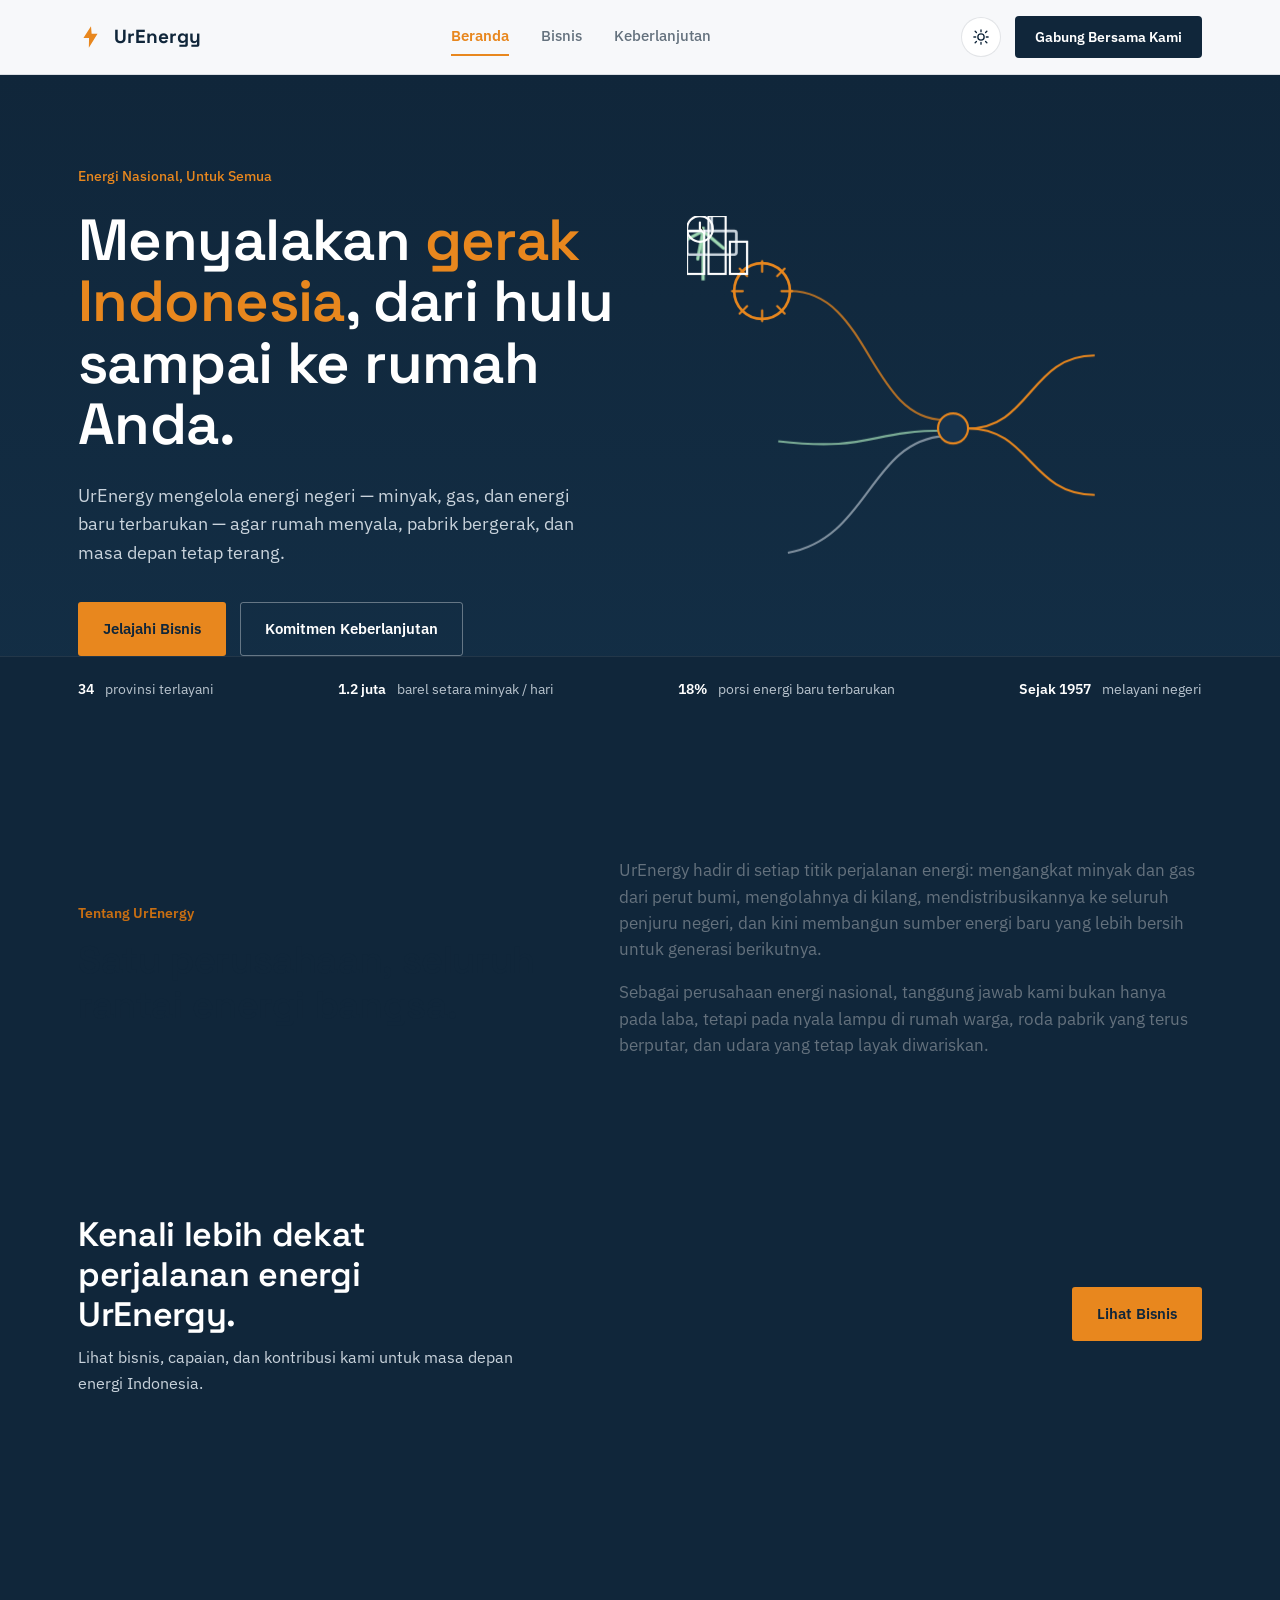
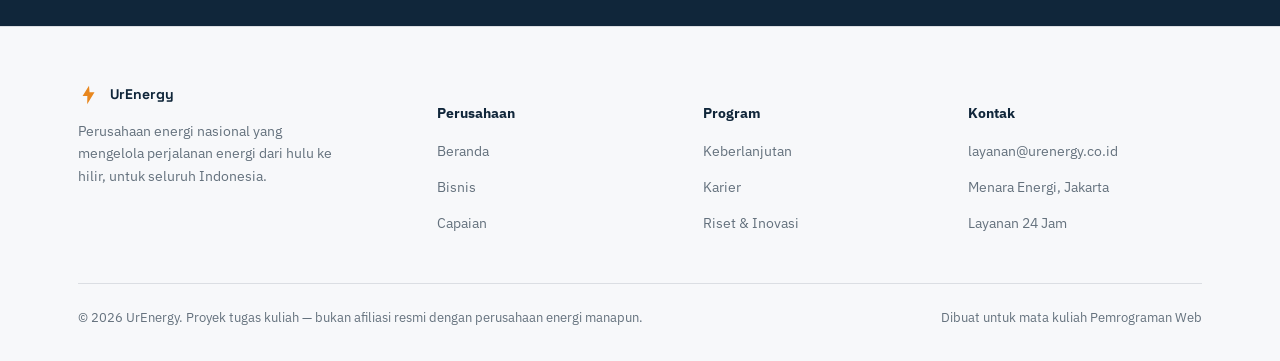
==== index.html @ 36c04bdf "menyelaraskan dark/light mode biar nyatu" ====
<!DOCTYPE html>
<html lang="id">
<head>
<meta charset="UTF-8">
<meta name="viewport" content="width=device-width, initial-scale=1.0">
<title>UrEnergy — Beranda</title>
<link rel="preconnect" href="https://fonts.googleapis.com">
<link rel="preconnect" href="https://fonts.gstatic.com" crossorigin>
<link href="https://fonts.googleapis.com/css2?family=Space+Grotesk:wght@500;600;700&family=IBM+Plex+Sans:wght@400;500;600&display=swap" rel="stylesheet">
<link rel="stylesheet" href="styles.css">
</head>
<body>
<a class="skip-link" href="#main">Lewati ke konten utama</a>
<nav class="nav">
  <div class="wrap">
    <a class="brand" href="index.html" aria-label="UrEnergy beranda">
      <svg viewBox="0 0 24 24" fill="none"><path d="M12 2 5 13h5.2L10 22l8-13h-5.4L12 2Z" fill="#E8871E"/></svg>
      UrEnergy
    </a>
    <button class="nav-toggle" aria-label="Buka menu" aria-expanded="false" id="navToggle">
      <span></span><span></span><span></span>
    </button>
    <div class="nav-links" id="navLinks">
      <a href="index.html" class="active">Beranda</a>
      <a href="bisnis.html">Bisnis</a>
      <a href="keberlanjutan.html">Keberlanjutan</a>
    </div>
    <div class="nav-right">
      <button class="theme-toggle" id="themeToggle" aria-label="Ganti mode gelap/terang">
        <svg class="icon-sun" viewBox="0 0 24 24" fill="none" stroke="currentColor" stroke-width="1.8" stroke-linecap="round"><circle cx="12" cy="12" r="4.2"/><path d="M12 2.5v2.4M12 19.1v2.4M4.2 4.2l1.7 1.7M18.1 18.1l1.7 1.7M2.5 12h2.4M19.1 12h2.4M4.2 19.8l1.7-1.7M18.1 5.9l1.7-1.7"/></svg>
        <svg class="icon-moon" viewBox="0 0 24 24" fill="none" stroke="currentColor" stroke-width="1.8" stroke-linecap="round" stroke-linejoin="round"><path d="M20 14.5A8.5 8.5 0 1 1 9.5 4a6.8 6.8 0 0 0 10.5 10.5Z"/></svg>
      </button>
      <a class="nav-cta" href="keberlanjutan.html#karier">Gabung Bersama Kami</a>
    </div>
  </div>
</nav>
<main id="main">
<header class="hero" id="top">
    <div class="wrap">
      <div>
        <span class="eyebrow-tag">Energi Nasional, Untuk Semua</span>
        <h1>Menyalakan <em>gerak Indonesia</em>, dari hulu sampai ke rumah Anda.</h1>
        <p class="lede">UrEnergy mengelola energi negeri — minyak, gas, dan energi baru terbarukan — agar rumah menyala, pabrik bergerak, dan masa depan tetap terang.</p>
        <div class="hero-ctas">
          <a class="btn btn-primary" href="bisnis.html">Jelajahi Bisnis</a>
          <a class="btn btn-ghost" href="keberlanjutan.html">Komitmen Keberlanjutan</a>
        </div>
      </div>
      <div class="hero-fig" aria-hidden="true">
        <svg viewBox="0 0 480 380" width="100%">
          <circle class="flow-node n1" cx="70" cy="70" r="26" fill="none" stroke="#E8871E" stroke-width="2.5"/>
          <path class="flow-node n1" d="M70 52v-10M70 98v-10M52 70h-10M98 70h-10M56 56l-7-7M84 56l7-7M56 84l-7 7M84 84l7 7" stroke="#E8871E" stroke-width="2" stroke-linecap="round"/>
          <g class="flow-node n2" transform="translate(55,190)">
            <line x1="15" y1="60" x2="15" y2="10" stroke="#9FD8B3" stroke-width="3"/>
            <line x1="15" y1="14" x2="-8" y2="26" stroke="#9FD8B3" stroke-width="3" stroke-linecap="round"/>
            <line x1="15" y1="14" x2="34" y2="30" stroke="#9FD8B3" stroke-width="3" stroke-linecap="round"/>
            <line x1="15" y1="14" x2="10" y2="40" stroke="#9FD8B3" stroke-width="3" stroke-linecap="round"/>
          </g>
          <g class="flow-node n1" transform="translate(48,300)">
            <rect x="0" y="14" width="46" height="22" rx="2" fill="none" stroke="#C9D3DC" stroke-width="2.5"/>
            <line x1="23" y1="14" x2="23" y2="0" stroke="#C9D3DC" stroke-width="2.5"/>
          </g>
          <path class="flow-line d1" d="M96 70C170 70 170 190 240 190" fill="none" stroke="#E8871E" stroke-width="2" opacity="0.75"/>
          <path class="flow-line d2" d="M85 210C170 220 170 200 240 200" fill="none" stroke="#9FD8B3" stroke-width="2" opacity="0.75"/>
          <path class="flow-line d3" d="M94 314C170 300 170 210 240 205" fill="none" stroke="#C9D3DC" stroke-width="2" opacity="0.6"/>
          <circle class="flow-node n3" cx="248" cy="198" r="14" fill="#16324C" stroke="#E8871E" stroke-width="2"/>
          <path class="flow-line d3" d="M262 198C320 198 320 130 380 130" fill="none" stroke="#E8871E" stroke-width="2"/>
          <path class="flow-line d3" d="M262 198C320 198 320 260 380 260" fill="none" stroke="#E8871E" stroke-width="2"/>
          <g class="flow-node n4" transform="translate(374,104)">
            <rect x="0" y="14" width="16" height="40" fill="none" stroke="#FFFFFF" stroke-width="2"/>
            <rect x="20" y="0" width="16" height="54" fill="none" stroke="#FFFFFF" stroke-width="2"/>
            <rect x="40" y="24" width="16" height="30" fill="none" stroke="#FFFFFF" stroke-width="2"/>
          </g>
          <g class="flow-node n4" transform="translate(378,240)">
            <circle cx="12" cy="12" r="12" fill="none" stroke="#FFFFFF" stroke-width="2"/>
            <path d="M12 6v6l4 4" stroke="#FFFFFF" stroke-width="2" stroke-linecap="round"/>
          </g>
        </svg>
      </div>
    </div>
  <div class="strip">
    <div class="wrap">
      <div class="strip-item"><b>34</b>&nbsp;provinsi terlayani</div>
      <div class="strip-item"><b>1.2 juta</b>&nbsp;barel setara minyak / hari</div>
      <div class="strip-item"><b>18%</b>&nbsp;porsi energi baru terbarukan</div>
      <div class="strip-item"><b>Sejak 1957</b>&nbsp;melayani negeri</div>
    </div><section class="about" id="tentang">
    <div class="wrap">
      <div>
        <p class="kicker">Tentang UrEnergy</p>
        <h2>Satu perusahaan, seluruh rantai energi bangsa.</h2>
      </div>
      <div class="about-copy">
        <p>UrEnergy hadir di setiap titik perjalanan energi: mengangkat minyak dan gas dari perut bumi, mengolahnya di kilang, mendistribusikannya ke seluruh penjuru negeri, dan kini membangun sumber energi baru yang lebih bersih untuk generasi berikutnya.</p>
        <p>Sebagai perusahaan energi nasional, tanggung jawab kami bukan hanya pada laba, tetapi pada nyala lampu di rumah warga, roda pabrik yang terus berputar, dan udara yang tetap layak diwariskan.</p>
      </div>
    </div>
  
<section class="cta-band">
  <div class="wrap">
    <div>
      <h2>Kenali lebih dekat perjalanan energi UrEnergy.</h2>
      <p>Lihat bisnis, capaian, dan kontribusi kami untuk masa depan energi Indonesia.</p>
    </div>
    <a class="btn btn-primary" href="bisnis.html">Lihat Bisnis</a>
  </div>
</section>
</main>
<footer>
  <div class="wrap">
    <div class="foot-grid">
      <div>
        <a class="brand" href="index.html" style="color:var(--heading);margin-bottom:12px;display:flex;">
          <svg viewBox="0 0 24 24" fill="none" style="width:22px;height:22px;"><path d="M12 2 5 13h5.2L10 22l8-13h-5.4L12 2Z" fill="#E8871E"/></svg>
          UrEnergy
        </a>
        <p style="max-width:32ch;">Perusahaan energi nasional yang mengelola perjalanan energi dari hulu ke hilir, untuk seluruh Indonesia.</p>
      </div>
      <div>
        <h4>Perusahaan</h4>
        <ul>
          <li><a href="index.html">Beranda</a></li>
          <li><a href="bisnis.html">Bisnis</a></li>
          <li><a href="bisnis.html#capaian">Capaian</a></li>
        </ul>
      </div>
      <div>
        <h4>Program</h4>
        <ul>
          <li><a href="keberlanjutan.html">Keberlanjutan</a></li>
          <li><a href="keberlanjutan.html#karier">Karier</a></li>
          <li><a href="#">Riset & Inovasi</a></li>
        </ul>
      </div>
      <div>
        <h4>Kontak</h4>
        <ul>
          <li><a href="#">layanan@urenergy.co.id</a></li>
          <li><a href="#">Menara Energi, Jakarta</a></li>
          <li><a href="#">Layanan 24 Jam</a></li>
        </ul>
      </div>
    </div>
    <div class="foot-bottom">
      <span>© 2026 UrEnergy. Proyek tugas kuliah — bukan afiliasi resmi dengan perusahaan energi manapun.</span>
      <span>Dibuat untuk mata kuliah Pemrograman Web</span>
    </div>
  </div>
</footer>
<script>
  const toggle = document.getElementById('navToggle');
  const links = document.getElementById('navLinks');
  toggle.addEventListener('click', () => {
    const open = links.classList.toggle('open');
    toggle.setAttribute('aria-expanded', open ? 'true' : 'false');
  });
  links.querySelectorAll('a').forEach(a => a.addEventListener('click', () => {
    links.classList.remove('open');
    toggle.setAttribute('aria-expanded', 'false');
  }));

  // ---- Theme toggle (light / dark) ----
  const THEME_KEY = 'urenergy-theme';
  const root = document.documentElement;
  const themeBtn = document.getElementById('themeToggle');

  function getStoredTheme(){
    try { return localStorage.getItem(THEME_KEY); } catch(e){ return null; }
  }
  function storeTheme(value){
    try { localStorage.setItem(THEME_KEY, value); } catch(e){ /* ignore, per-viewer convenience only */ }
  }
  function applyTheme(theme){
    root.setAttribute('data-theme', theme);
    themeBtn.setAttribute('aria-pressed', theme === 'dark' ? 'true' : 'false');
  }

  const stored = getStoredTheme();
  const prefersDark = window.matchMedia && window.matchMedia('(prefers-color-scheme: dark)').matches;
  applyTheme(stored || (prefersDark ? 'dark' : 'light'));

  themeBtn.addEventListener('click', () => {
    const next = root.getAttribute('data-theme') === 'dark' ? 'light' : 'dark';
    applyTheme(next);
    storeTheme(next);
  });
</script>
</body>
</html>
---- styles.css ----
:root{
  --ink:#10263A;
  --ink-2:#173A56;
  --amber:#E8871E;
  --amber-deep:#C96F12;
  --forest:#2C6E49;

  /* LIGHT MODE */
  --bg:#F7F8FA;
  --bg-alt:#EEF2F5;
  --text:#25313C;
  --text-soft:#64717D;
  --heading:#10263A;
  --border:rgba(16,38,58,0.12);
  --nav-bg:rgba(247,248,250,0.94);
  --kicker:#C96F12;
  --card-bg:#FFFFFF;

  --white:#FFFFFF;
  --maxw:1180px;
}

:root[data-theme="dark"]{
  /* DARK MODE */
  --bg:#0C1723;
  --bg-alt:#101F2E;
  --text:#E5EBF0;
  --text-soft:#AAB6C1;
  --heading:#F4F7F9;
  --border:rgba(255,255,255,0.10);
  --nav-bg:rgba(12,23,35,0.94);
  --kicker:#F0A052;
  --card-bg:#142536;

  --ink:#0A1826;
  --ink-2:#122C43;
  --amber:#F09A3E;
  --amber-deep:#F0A052;
  --forest:#3D8A61;

  --white:#FFFFFF;
}


/* ---------- RESET ---------- */

*{
  box-sizing:border-box;
}

html{
  scroll-behavior:smooth;
}

body{
  margin:0;
  background:var(--bg);
  color:var(--text);
  font-family:'IBM Plex Sans',Arial,sans-serif;
  font-size:16px;
  line-height:1.6;
  -webkit-font-smoothing:antialiased;
  transition:
    background .25s ease,
    color .25s ease;
}

h1,
h2,
h3,
.display{
  font-family:'Space Grotesk','IBM Plex Sans',Arial,sans-serif;
  font-weight:600;
  letter-spacing:-0.01em;
  margin:0;
  color:inherit;
}

a{
  color:inherit;
  text-decoration:none;
}

img,
svg{
  max-width:100%;
  display:block;
}

.wrap{
  max-width:var(--maxw);
  margin:0 auto;
  padding:0 28px;
}

section{
  padding:96px 0;
}

@media (max-width:720px){
  section{
    padding:64px 0;
  }
}


/* ---------- NAVBAR ---------- */

.nav{
  position:sticky;
  top:0;
  z-index:50;
  background:var(--nav-bg);
  backdrop-filter:blur(8px);
  border-bottom:1px solid var(--border);
  transition:
    background .25s ease,
    border-color .25s ease;
}

.nav .wrap{
  display:flex;
  align-items:center;
  justify-content:space-between;
  padding-top:16px;
  padding-bottom:16px;
  gap:16px;
}

.brand{
  display:flex;
  align-items:center;
  gap:10px;
  font-family:'Space Grotesk';
  font-weight:700;
  font-size:19px;
  color:var(--heading);
}

.brand svg{
  width:26px;
  height:26px;
}

.nav-links{
  display:flex;
  gap:32px;
  font-size:15px;
  font-weight:500;
  color:var(--text-soft);
}

.nav-links a{
  padding:6px 0;
  border-bottom:2px solid transparent;
  transition:
    color .18s ease,
    border-color .18s ease;
}

/* Hover */
.nav-links a:hover,
.nav-links a:focus-visible{
  color:var(--amber);
  border-color:var(--amber);
}

/* HALAMAN AKTIF */
.nav-links a.active{
  color:var(--amber);
  border-color:var(--amber);
  font-weight:600;
}

.nav-right{
  display:flex;
  align-items:center;
  gap:14px;
}


/* ---------- TOMBOL GABUNG ---------- */

.nav-cta{
  background:var(--ink);
  color:var(--white);
  padding:10px 20px;
  border-radius:4px;
  font-size:14px;
  font-weight:600;
  white-space:nowrap;
  transition:
    background .2s ease,
    color .2s ease,
    transform .2s ease;
}

.nav-cta:hover{
  background:var(--amber);
  color:#10263A;
}

:root[data-theme="dark"] .nav-cta{
  background:#17344D;
  color:#F4F7F9;
}

:root[data-theme="dark"] .nav-cta:hover{
  background:#F09A3E;
  color:#10263A;
}


/* ---------- THEME SWITCH ---------- */

.theme-toggle{
  display:inline-flex;
  align-items:center;
  justify-content:center;
  width:40px;
  height:40px;
  border-radius:50%;
  border:1px solid var(--border);
  background:var(--card-bg);
  cursor:pointer;
  color:var(--heading);
  flex:none;

  transition:
    color .2s ease,
    background .2s ease,
    border-color .2s ease,
    transform .2s ease;
}

.theme-toggle:hover{
  color:var(--amber);
  border-color:var(--amber);
  background:var(--bg-alt);
}

.theme-toggle:active{
  transform:scale(.94);
}

.theme-toggle svg{
  width:18px;
  height:18px;
}

.theme-toggle .icon-moon{
  display:none;
}

/* DARK MODE SWITCH */
:root[data-theme="dark"] .theme-toggle{
  background:#172A3D;
  border-color:rgba(240,160,82,.28);
  color:#F0A052;
}

:root[data-theme="dark"] .theme-toggle:hover{
  background:#1D344A;
  border-color:#F0A052;
  color:#F0A052;
}

:root[data-theme="dark"] .theme-toggle .icon-sun{
  display:none;
}

:root[data-theme="dark"] .theme-toggle .icon-moon{
  display:block;
}


/* ---------- MOBILE NAV ---------- */

.nav-toggle{
  display:none;
  background:none;
  border:none;
  cursor:pointer;
  padding:4px;
}

.nav-toggle span{
  display:block;
  width:24px;
  height:2px;
  background:var(--heading);
  margin:5px 0;
}

@media (max-width:860px){

  .nav-links{
    position:absolute;
    top:100%;
    left:0;
    right:0;
    background:var(--bg);
    flex-direction:column;
    gap:0;
    padding:8px 28px 20px;
    border-bottom:1px solid var(--border);
    display:none;
  }

  .nav-links.open{
    display:flex;
  }

  .nav-links a{
    padding:12px 0;
    border-bottom:1px solid var(--border);
  }

  .nav-links a.active{
    color:var(--amber);
    border-color:var(--amber);
  }

  .nav-toggle{
    display:block;
  }

  .nav-cta{
    display:none;
  }
}


/* ---------- HERO ---------- */

.hero{
  background:linear-gradient(
    180deg,
    var(--ink) 0%,
    var(--ink-2) 100%
  );
  color:var(--white);
  padding:88px 0 0;
  overflow:hidden;
}

.hero .wrap{
  display:grid;
  grid-template-columns:1.05fr 0.95fr;
  gap:40px;
  align-items:center;
}

.eyebrow-tag{
  display:inline-block;
  font-size:14px;
  color:var(--amber);
  font-weight:500;
  margin-bottom:22px;
}

.hero h1{
  font-size:clamp(34px,4.6vw,58px);
  line-height:1.06;
  color:var(--white);
}

.hero h1 em{
  font-style:normal;
  color:var(--amber);
}

.hero p.lede{
  max-width:46ch;
  margin:26px 0 34px;
  font-size:18px;
  color:#C9D3DC;
}

.hero-ctas{
  display:flex;
  gap:14px;
  flex-wrap:wrap;
}

.btn{
  display:inline-flex;
  align-items:center;
  gap:8px;
  padding:14px 24px;
  border-radius:3px;
  font-size:15px;
  font-weight:600;
  border:1px solid transparent;
  cursor:pointer;
}

.btn-primary{
  background:var(--amber);
  color:var(--ink);
}

.btn-primary:hover{
  background:#F39A3A;
}

.btn-ghost{
  border-color:rgba(255,255,255,0.35);
  color:var(--white);
  background:transparent;
}

.btn-ghost:hover{
  border-color:var(--white);
}

.hero-fig{
  position:relative;
  padding:20px 0 0;
}

@media (max-width:900px){

  .hero .wrap{
    grid-template-columns:1fr;
  }

  .hero-fig{
    order:-1;
  }
}


/* ---------- DIAGRAM ANIMATION ---------- */

.flow-line{
  stroke-dasharray:340;
  stroke-dashoffset:340;
  animation:draw 1.6s ease forwards;
}

.flow-line.d1{
  animation-delay:.15s;
}

.flow-line.d2{
  animation-delay:.4s;
}

.flow-line.d3{
  animation-delay:.65s;
}

.flow-node{
  opacity:0;
  transform:scale(.6);
  transform-origin:center;
  animation:pop .5s ease forwards;
}

.flow-node.n1{
  animation-delay:.1s;
}

.flow-node.n2{
  animation-delay:.55s;
}

.flow-node.n3{
  animation-delay:.9s;
}

.flow-node.n4{
  animation-delay:1.2s;
}

@keyframes draw{
  to{
    stroke-dashoffset:0;
  }
}

@keyframes pop{
  to{
    opacity:1;
    transform:scale(1);
  }
}

@media (prefers-reduced-motion:reduce){

  .flow-line{
    stroke-dashoffset:0;
    animation:none;
  }

  .flow-node{
    opacity:1;
    transform:scale(1);
    animation:none;
  }
}


/* ---------- STRIP ---------- */

.strip{
  background:var(--ink);
  border-top:1px solid rgba(255,255,255,0.08);
}

.strip .wrap{
  display:flex;
  flex-wrap:wrap;
  gap:20px 48px;
  justify-content:space-between;
  padding:22px 28px;
}

.strip-item{
  color:#B9C4CE;
  font-size:13.5px;
  display:flex;
  align-items:center;
  gap:8px;
}

.strip-item b{
  color:var(--white);
  font-weight:600;
}


/* ---------- ABOUT ---------- */

.about .wrap{
  display:grid;
  grid-template-columns:0.9fr 1.1fr;
  gap:64px;
}

@media (max-width:820px){

  .about .wrap{
    grid-template-columns:1fr;
    gap:32px;
  }
}

.kicker{
  color:var(--kicker);
  font-weight:600;
  font-size:14px;
  margin-bottom:14px;
}

.about h2{
  font-size:clamp(26px,3.4vw,38px);
  line-height:1.18;
  color:var(--heading);
}

.about-copy p{
  color:var(--text-soft);
  font-size:16.5px;
  max-width:62ch;
}

.about-copy p + p{
  margin-top:16px;
}


/* ---------- BUSINESS LINES ---------- */

.lines{
  background:var(--bg-alt);
}

.lines-head{
  max-width:640px;
  margin-bottom:56px;
}

.lines-head h2{
  font-size:clamp(26px,3.4vw,38px);
  color:var(--heading);
}

.lines-grid{
  display:grid;
  grid-template-columns:repeat(3,1fr);
  gap:0;
  border-top:1px solid var(--border);
}

@media (max-width:860px){

  .lines-grid{
    grid-template-columns:1fr;
  }
}

.line-item{
  padding:34px 30px;
  border-bottom:1px solid var(--border);
  border-right:1px solid var(--border);
}

.lines-grid .line-item:nth-child(3){
  border-right:none;
}

@media (max-width:860px){

  .line-item{
    border-right:none !important;
  }
}

.line-item .ic{
  width:38px;
  height:38px;
  margin-bottom:22px;
  color:var(--forest);
}

.line-item h3{
  font-size:20px;
  margin-bottom:10px;
  color:var(--heading);
}

.line-item p{
  color:var(--text-soft);
  font-size:15px;
  margin:0;
}


/* ---------- STATS ---------- */

.stats .wrap{
  display:flex;
  flex-wrap:wrap;
  gap:0;
  border:1px solid var(--border);
  border-radius:4px;
  overflow:hidden;
}

.stat{
  flex:1 1 200px;
  padding:32px 28px;
  border-right:1px solid var(--border);
}

.stat:last-child{
  border-right:none;
}

@media (max-width:720px){

  .stat{
    border-right:none;
    border-bottom:1px solid var(--border);
    flex:1 1 100%;
  }

  .stat:last-child{
    border-bottom:none;
  }
}

.stat .num{
  font-family:'Space Grotesk';
  font-weight:700;
  font-size:40px;
  color:var(--heading);
}

.stat .num span{
  color:var(--amber-deep);
}

.stat .lbl{
  color:var(--text-soft);
  font-size:14.5px;
  margin-top:6px;
}


/* ---------- SUSTAIN ---------- */

.sustain{
  background:var(--forest);
  color:var(--white);
}

.sustain .wrap{
  display:grid;
  grid-template-columns:1fr 1fr;
  gap:56px;
  align-items:center;
}

@media (max-width:860px){

  .sustain .wrap{
    grid-template-columns:1fr;
  }
}

.sustain h2{
  font-size:clamp(26px,3.4vw,36px);
  color:var(--white);
}

.sustain p{
  color:#DCEAE0;
  font-size:16.5px;
  max-width:52ch;
  margin-top:18px;
}

.sustain-list{
  margin-top:26px;
  display:flex;
  flex-direction:column;
  gap:14px;
}

.sustain-list div{
  display:flex;
  gap:12px;
  font-size:15px;
  color:#EAF3EC;
  align-items:flex-start;
}

.sustain-list svg{
  flex:none;
  width:20px;
  height:20px;
  margin-top:2px;
  color:var(--amber);
}


/* ---------- CTA ---------- */

.cta-band{
  background:var(--ink);
  color:var(--white);
  text-align:left;
}

.cta-band .wrap{
  display:flex;
  align-items:center;
  justify-content:space-between;
  gap:32px;
  flex-wrap:wrap;
}

.cta-band h2{
  font-size:clamp(24px,3vw,34px);
  color:var(--white);
  max-width:20ch;
}

.cta-band p{
  color:#C9D3DC;
  margin-top:10px;
  max-width:44ch;
}


/* ---------- FOOTER ---------- */

footer{
  background:var(--bg);
  border-top:1px solid var(--border);
  padding:56px 0 32px;
}

.foot-grid{
  display:grid;
  grid-template-columns:1.4fr 1fr 1fr 1fr;
  gap:32px;
}

@media (max-width:760px){

  .foot-grid{
    grid-template-columns:1fr 1fr;
  }
}

.foot-grid h4{
  font-size:14px;
  color:var(--heading);
  margin-bottom:14px;
}

.foot-grid a,
.foot-grid p{
  font-size:14px;
  color:var(--text-soft);
}

.foot-grid ul{
  list-style:none;
  padding:0;
  margin:0;
  display:flex;
  flex-direction:column;
  gap:10px;
}

.foot-bottom{
  margin-top:48px;
  padding-top:24px;
  border-top:1px solid var(--border);
  display:flex;
  justify-content:space-between;
  flex-wrap:wrap;
  gap:12px;
  font-size:13px;
  color:var(--text-soft);
}


/* ---------- ACCESSIBILITY ---------- */

.skip-link{
  position:absolute;
  left:-999px;
  top:auto;
}

.skip-link:focus{
  left:16px;
  top:16px;
  background:var(--white);
  padding:10px 16px;
  border-radius:3px;
  z-index:100;
}

a:focus-visible,
button:focus-visible{
  outline:2px solid var(--amber);
  outline-offset:2px;
}


/* ---------- PAGE HERO ---------- */

.page-hero{
  background:linear-gradient(
    180deg,
    var(--ink) 0%,
    var(--ink-2) 100%
  );
  color:var(--white);
  padding:72px 0;
}

.page-hero h1{
  font-size:clamp(34px,4.6vw,52px);
  line-height:1.08;
  color:var(--white);
}

.page-hero p{
  max-width:62ch;
  color:#C9D3DC;
  font-size:17px;
  margin:18px 0 0;
}
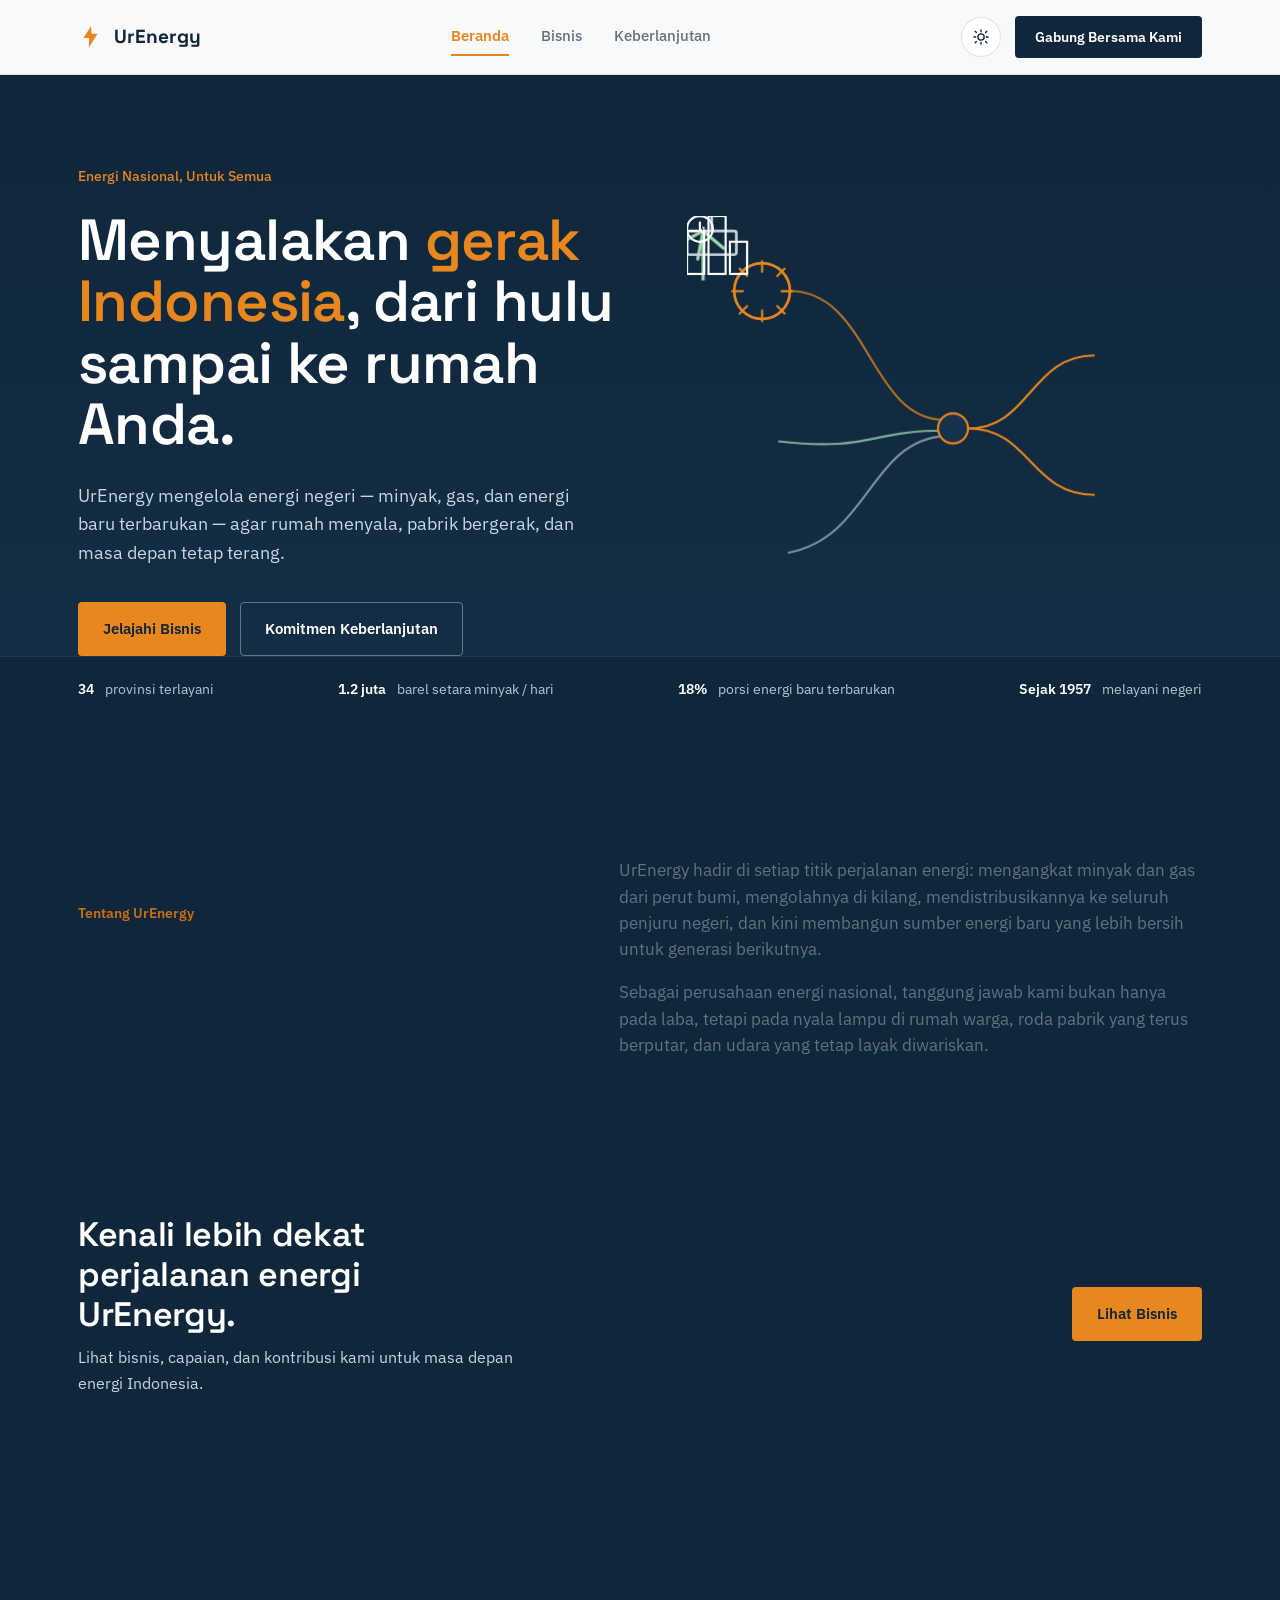
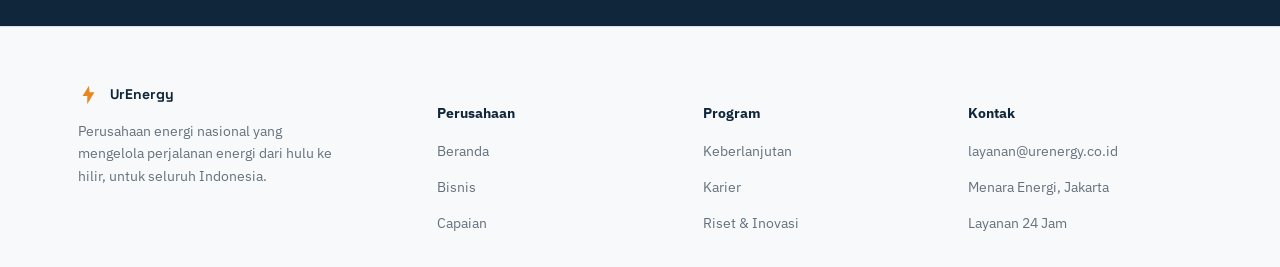
==== commit 8bbe3c25: "menghilangkan footer" ====
--- a/index.html
+++ b/index.html
@@ -141,10 +141,6 @@
         </ul>
       </div>
     </div>
-    <div class="foot-bottom">
-      <span>© 2026 UrEnergy. Proyek tugas kuliah — bukan afiliasi resmi dengan perusahaan energi manapun.</span>
-      <span>Dibuat untuk mata kuliah Pemrograman Web</span>
-    </div>
   </div>
 </footer>
 <script>
--- a/styles.css
+++ b/styles.css
@@ -1,48 +1,73 @@
 :root{
+  /* =========================
+     WARNA UTAMA
+  ========================= */
   --ink:#10263A;
   --ink-2:#173A56;
+
   --amber:#E8871E;
   --amber-deep:#C96F12;
+
   --forest:#2C6E49;
 
-  /* LIGHT MODE */
-  --bg:#F7F8FA;
-  --bg-alt:#EEF2F5;
+  /* =========================
+     LIGHT MODE
+  ========================= */
+  --bg:#F8F9FA;
+  --bg-alt:#EEF2F4;
+
   --text:#25313C;
   --text-soft:#64717D;
   --heading:#10263A;
+
   --border:rgba(16,38,58,0.12);
-  --nav-bg:rgba(247,248,250,0.94);
+
+  --nav-bg:rgba(248,249,250,0.94);
+  --card-bg:#FFFFFF;
+
   --kicker:#C96F12;
-  --card-bg:#FFFFFF;
 
   --white:#FFFFFF;
+
   --maxw:1180px;
 }
 
+
+/* =========================
+   DARK MODE
+========================= */
+
 :root[data-theme="dark"]{
-  /* DARK MODE */
-  --bg:#0C1723;
-  --bg-alt:#101F2E;
+
+  --bg:#0B1622;
+  --bg-alt:#101F2D;
+
   --text:#E5EBF0;
   --text-soft:#AAB6C1;
-  --heading:#F4F7F9;
+  --heading:#F3F6F8;
+
   --border:rgba(255,255,255,0.10);
-  --nav-bg:rgba(12,23,35,0.94);
+
+  --nav-bg:rgba(11,22,34,0.94);
+  --card-bg:#142536;
+
   --kicker:#F0A052;
-  --card-bg:#142536;
-
-  --ink:#0A1826;
-  --ink-2:#122C43;
+
+  --ink:#091827;
+  --ink-2:#112D45;
+
   --amber:#F09A3E;
   --amber-deep:#F0A052;
+
   --forest:#3D8A61;
 
   --white:#FFFFFF;
 }
 
 
-/* ---------- RESET ---------- */
+/* =========================
+   RESET
+========================= */
 
 *{
   box-sizing:border-box;
@@ -60,8 +85,9 @@
   font-size:16px;
   line-height:1.6;
   -webkit-font-smoothing:antialiased;
+
   transition:
-    background .25s ease,
+    background-color .25s ease,
     color .25s ease;
 }
 
@@ -98,23 +124,32 @@
 }
 
 @media (max-width:720px){
+
   section{
     padding:64px 0;
   }
-}
-
-
-/* ---------- NAVBAR ---------- */
+
+}
+
+
+/* =========================
+   NAVBAR
+========================= */
 
 .nav{
   position:sticky;
   top:0;
   z-index:50;
+
   background:var(--nav-bg);
-  backdrop-filter:blur(8px);
+
+  backdrop-filter:blur(10px);
+  -webkit-backdrop-filter:blur(10px);
+
   border-bottom:1px solid var(--border);
+
   transition:
-    background .25s ease,
+    background-color .25s ease,
     border-color .25s ease;
 }
 
@@ -122,18 +157,26 @@
   display:flex;
   align-items:center;
   justify-content:space-between;
+
   padding-top:16px;
   padding-bottom:16px;
+
   gap:16px;
 }
+
+
+/* LOGO */
 
 .brand{
   display:flex;
   align-items:center;
+
   gap:10px;
+
   font-family:'Space Grotesk';
   font-weight:700;
   font-size:19px;
+
   color:var(--heading);
 }
 
@@ -142,66 +185,100 @@
   height:26px;
 }
 
+
+/* NAV LINKS */
+
 .nav-links{
   display:flex;
+
   gap:32px;
+
   font-size:15px;
   font-weight:500;
+
   color:var(--text-soft);
 }
 
 .nav-links a{
   padding:6px 0;
+
   border-bottom:2px solid transparent;
+
   transition:
     color .18s ease,
     border-color .18s ease;
 }
 
-/* Hover */
+
+/* HOVER */
+
 .nav-links a:hover,
 .nav-links a:focus-visible{
   color:var(--amber);
+
   border-color:var(--amber);
 }
 
+
 /* HALAMAN AKTIF */
+
 .nav-links a.active{
   color:var(--amber);
+
   border-color:var(--amber);
+
   font-weight:600;
 }
+
+
+/* NAV RIGHT */
 
 .nav-right{
   display:flex;
   align-items:center;
+
   gap:14px;
 }
 
 
-/* ---------- TOMBOL GABUNG ---------- */
+/* =========================
+   BUTTON GABUNG
+========================= */
 
 .nav-cta{
   background:var(--ink);
   color:var(--white);
+
   padding:10px 20px;
+
   border-radius:4px;
+
   font-size:14px;
   font-weight:600;
+
   white-space:nowrap;
+
   transition:
-    background .2s ease,
+    background-color .2s ease,
     color .2s ease,
     transform .2s ease;
 }
 
 .nav-cta:hover{
   background:var(--amber);
+
   color:#10263A;
 }
 
+.nav-cta:active{
+  transform:translateY(1px);
+}
+
+
+/* DARK NAV CTA */
+
 :root[data-theme="dark"] .nav-cta{
-  background:#17344D;
+  background:#18344C;
   color:#F4F7F9;
 }
 
@@ -211,31 +288,43 @@
 }
 
 
-/* ---------- THEME SWITCH ---------- */
+/* =========================
+   THEME SWITCH
+========================= */
 
 .theme-toggle{
   display:inline-flex;
+
   align-items:center;
   justify-content:center;
+
   width:40px;
   height:40px;
+
   border-radius:50%;
+
   border:1px solid var(--border);
+
   background:var(--card-bg);
+
   cursor:pointer;
+
   color:var(--heading);
+
   flex:none;
 
   transition:
     color .2s ease,
-    background .2s ease,
+    background-color .2s ease,
     border-color .2s ease,
     transform .2s ease;
 }
 
 .theme-toggle:hover{
   color:var(--amber);
+
   border-color:var(--amber);
+
   background:var(--bg-alt);
 }
 
@@ -248,20 +337,29 @@
   height:18px;
 }
 
+
+/* DEFAULT = SUN */
+
 .theme-toggle .icon-moon{
   display:none;
 }
 
-/* DARK MODE SWITCH */
+
+/* DARK = MOON */
+
 :root[data-theme="dark"] .theme-toggle{
-  background:#172A3D;
-  border-color:rgba(240,160,82,.28);
+  background:#172B3E;
+
+  border-color:rgba(240,160,82,.25);
+
   color:#F0A052;
 }
 
 :root[data-theme="dark"] .theme-toggle:hover{
-  background:#1D344A;
+  background:#1D354A;
+
   border-color:#F0A052;
+
   color:#F0A052;
 }
 
@@ -274,21 +372,29 @@
 }
 
 
-/* ---------- MOBILE NAV ---------- */
+/* =========================
+   MOBILE NAV
+========================= */
 
 .nav-toggle{
   display:none;
+
   background:none;
   border:none;
+
   cursor:pointer;
+
   padding:4px;
 }
 
 .nav-toggle span{
   display:block;
+
   width:24px;
   height:2px;
+
   background:var(--heading);
+
   margin:5px 0;
 }
 
@@ -296,14 +402,21 @@
 
   .nav-links{
     position:absolute;
+
     top:100%;
     left:0;
     right:0;
+
     background:var(--bg);
+
     flex-direction:column;
+
     gap:0;
+
     padding:8px 28px 20px;
+
     border-bottom:1px solid var(--border);
+
     display:none;
   }
 
@@ -313,11 +426,13 @@
 
   .nav-links a{
     padding:12px 0;
+
     border-bottom:1px solid var(--border);
   }
 
   .nav-links a.active{
     color:var(--amber);
+
     border-color:var(--amber);
   }
 
@@ -328,10 +443,13 @@
   .nav-cta{
     display:none;
   }
-}
-
-
-/* ---------- HERO ---------- */
+
+}
+
+
+/* =========================
+   HERO
+========================= */
 
 .hero{
   background:linear-gradient(
@@ -339,64 +457,104 @@
     var(--ink) 0%,
     var(--ink-2) 100%
   );
+
   color:var(--white);
+
   padding:88px 0 0;
+
   overflow:hidden;
 }
 
 .hero .wrap{
   display:grid;
+
   grid-template-columns:1.05fr 0.95fr;
+
   gap:40px;
+
   align-items:center;
 }
 
 .eyebrow-tag{
   display:inline-block;
+
   font-size:14px;
+
   color:var(--amber);
+
   font-weight:500;
+
   margin-bottom:22px;
 }
 
 .hero h1{
   font-size:clamp(34px,4.6vw,58px);
+
   line-height:1.06;
+
   color:var(--white);
 }
 
 .hero h1 em{
   font-style:normal;
+
   color:var(--amber);
 }
 
 .hero p.lede{
   max-width:46ch;
+
   margin:26px 0 34px;
+
   font-size:18px;
-  color:#C9D3DC;
+
+  color:#CBD5DE;
 }
 
 .hero-ctas{
   display:flex;
+
   gap:14px;
+
   flex-wrap:wrap;
 }
+
+
+/* BUTTON */
 
 .btn{
   display:inline-flex;
+
   align-items:center;
+
   gap:8px;
+
   padding:14px 24px;
-  border-radius:3px;
+
+  border-radius:4px;
+
   font-size:15px;
+
   font-weight:600;
+
   border:1px solid transparent;
+
   cursor:pointer;
+
+  transition:
+    background-color .2s ease,
+    border-color .2s ease,
+    color .2s ease,
+    transform .2s ease;
+}
+
+.btn:active{
+  transform:translateY(1px);
 }
 
 .btn-primary{
   background:var(--amber);
+
   color:var(--ink);
 }
 
@@ -406,16 +564,21 @@
 
 .btn-ghost{
   border-color:rgba(255,255,255,0.35);
+
   color:var(--white);
+
   background:transparent;
 }
 
 .btn-ghost:hover{
   border-color:var(--white);
+
+  background:rgba(255,255,255,0.06);
 }
 
 .hero-fig{
   position:relative;
+
   padding:20px 0 0;
 }
 
@@ -428,14 +591,19 @@
   .hero-fig{
     order:-1;
   }
-}
-
-
-/* ---------- DIAGRAM ANIMATION ---------- */
+
+}
+
+
+/* =========================
+   DIAGRAM ANIMATION
+========================= */
 
 .flow-line{
   stroke-dasharray:340;
+
   stroke-dashoffset:340;
+
   animation:draw 1.6s ease forwards;
 }
 
@@ -453,8 +621,11 @@
 
 .flow-node{
   opacity:0;
+
   transform:scale(.6);
+
   transform-origin:center;
+
   animation:pop .5s ease forwards;
 }
 
@@ -475,67 +646,92 @@
 }
 
 @keyframes draw{
+
   to{
     stroke-dashoffset:0;
   }
+
 }
 
 @keyframes pop{
+
   to{
     opacity:1;
+
     transform:scale(1);
   }
+
 }
 
 @media (prefers-reduced-motion:reduce){
 
   .flow-line{
     stroke-dashoffset:0;
+
     animation:none;
   }
 
   .flow-node{
     opacity:1;
+
     transform:scale(1);
+
     animation:none;
   }
-}
-
-
-/* ---------- STRIP ---------- */
+
+}
+
+
+/* =========================
+   STRIP
+========================= */
 
 .strip{
   background:var(--ink);
+
   border-top:1px solid rgba(255,255,255,0.08);
 }
 
 .strip .wrap{
   display:flex;
+
   flex-wrap:wrap;
+
   gap:20px 48px;
+
   justify-content:space-between;
+
   padding:22px 28px;
 }
 
 .strip-item{
   color:#B9C4CE;
+
   font-size:13.5px;
+
   display:flex;
+
   align-items:center;
+
   gap:8px;
 }
 
 .strip-item b{
   color:var(--white);
+
   font-weight:600;
 }
 
 
-/* ---------- ABOUT ---------- */
+/* =========================
+   ABOUT
+========================= */
 
 .about .wrap{
   display:grid;
+
   grid-template-columns:0.9fr 1.1fr;
+
   gap:64px;
 }
 
@@ -543,26 +739,35 @@
 
   .about .wrap{
     grid-template-columns:1fr;
+
     gap:32px;
   }
+
 }
 
 .kicker{
   color:var(--kicker);
+
   font-weight:600;
+
   font-size:14px;
+
   margin-bottom:14px;
 }
 
 .about h2{
   font-size:clamp(26px,3.4vw,38px);
+
   line-height:1.18;
+
   color:var(--heading);
 }
 
 .about-copy p{
   color:var(--text-soft);
+
   font-size:16.5px;
+
   max-width:62ch;
 }
 
@@ -571,26 +776,36 @@
 }
 
 
-/* ---------- BUSINESS LINES ---------- */
+/* =========================
+   BUSINESS LINES
+========================= */
 
 .lines{
   background:var(--bg-alt);
+
+  transition:
+    background-color .25s ease;
 }
 
 .lines-head{
   max-width:640px;
+
   margin-bottom:56px;
 }
 
 .lines-head h2{
   font-size:clamp(26px,3.4vw,38px);
+
   color:var(--heading);
 }
 
 .lines-grid{
   display:grid;
+
   grid-template-columns:repeat(3,1fr);
+
   gap:0;
+
   border-top:1px solid var(--border);
 }
 
@@ -599,12 +814,19 @@
   .lines-grid{
     grid-template-columns:1fr;
   }
+
 }
 
 .line-item{
   padding:34px 30px;
+
   border-bottom:1px solid var(--border);
+
   border-right:1px solid var(--border);
+
+  transition:
+    background-color .25s ease,
+    border-color .25s ease;
 }
 
 .lines-grid .line-item:nth-child(3){
@@ -616,43 +838,66 @@
   .line-item{
     border-right:none !important;
   }
+
 }
 
 .line-item .ic{
   width:38px;
+
   height:38px;
+
   margin-bottom:22px;
+
   color:var(--forest);
 }
 
 .line-item h3{
   font-size:20px;
+
   margin-bottom:10px;
+
   color:var(--heading);
 }
 
 .line-item p{
   color:var(--text-soft);
+
   font-size:15px;
+
   margin:0;
 }
 
 
-/* ---------- STATS ---------- */
+/* =========================
+   STATS
+========================= */
 
 .stats .wrap{
   display:flex;
+
   flex-wrap:wrap;
+
   gap:0;
+
   border:1px solid var(--border);
+
   border-radius:4px;
+
   overflow:hidden;
+
+  background:var(--card-bg);
 }
 
 .stat{
   flex:1 1 200px;
+
   padding:32px 28px;
+
   border-right:1px solid var(--border);
+
+  transition:
+    background-color .25s ease,
+    border-color .25s ease;
 }
 
 .stat:last-child{
@@ -663,19 +908,25 @@
 
   .stat{
     border-right:none;
+
     border-bottom:1px solid var(--border);
+
     flex:1 1 100%;
   }
 
   .stat:last-child{
     border-bottom:none;
   }
+
 }
 
 .stat .num{
   font-family:'Space Grotesk';
+
   font-weight:700;
+
   font-size:40px;
+
   color:var(--heading);
 }
 
@@ -685,22 +936,33 @@
 
 .stat .lbl{
   color:var(--text-soft);
+
   font-size:14.5px;
+
   margin-top:6px;
 }
 
 
-/* ---------- SUSTAIN ---------- */
+/* =========================
+   SUSTAINABILITY
+========================= */
 
 .sustain{
-  background:var(--forest);
-  color:var(--white);
+  background:var(--bg-alt);
+  color:var(--text);
+
+  transition:
+    background-color .25s ease,
+    color .25s ease;
 }
 
 .sustain .wrap{
   display:grid;
+
   grid-template-columns:1fr 1fr;
+
   gap:56px;
+
   align-items:center;
 }
 
@@ -709,84 +971,120 @@
   .sustain .wrap{
     grid-template-columns:1fr;
   }
+
 }
 
 .sustain h2{
   font-size:clamp(26px,3.4vw,36px);
-  color:var(--white);
+
+  color:var(--heading);
 }
 
 .sustain p{
-  color:#DCEAE0;
+  color:var(--text-soft);
+
   font-size:16.5px;
+
   max-width:52ch;
+
   margin-top:18px;
 }
 
 .sustain-list{
   margin-top:26px;
+
   display:flex;
+
   flex-direction:column;
+
   gap:14px;
 }
 
 .sustain-list div{
   display:flex;
+
   gap:12px;
+
   font-size:15px;
-  color:#EAF3EC;
+
+  color:var(--text);
+
   align-items:flex-start;
 }
 
 .sustain-list svg{
   flex:none;
+
   width:20px;
   height:20px;
+
   margin-top:2px;
+
   color:var(--amber);
 }
 
-
-/* ---------- CTA ---------- */
+/* =========================
+   CTA
+========================= */
 
 .cta-band{
   background:var(--ink);
+
   color:var(--white);
+
   text-align:left;
 }
 
 .cta-band .wrap{
   display:flex;
+
   align-items:center;
+
   justify-content:space-between;
+
   gap:32px;
+
   flex-wrap:wrap;
 }
 
 .cta-band h2{
   font-size:clamp(24px,3vw,34px);
+
   color:var(--white);
+
   max-width:20ch;
 }
 
 .cta-band p{
   color:#C9D3DC;
+
   margin-top:10px;
+
   max-width:44ch;
 }
 
 
-/* ---------- FOOTER ---------- */
+/* =========================
+   FOOTER
+========================= */
 
 footer{
   background:var(--bg);
+
   border-top:1px solid var(--border);
+
   padding:56px 0 32px;
+
+  transition:
+    background-color .25s ease,
+    border-color .25s ease;
 }
 
 .foot-grid{
   display:grid;
+
   grid-template-columns:1.4fr 1fr 1fr 1fr;
+
   gap:32px;
 }
 
@@ -795,67 +1093,106 @@
   .foot-grid{
     grid-template-columns:1fr 1fr;
   }
+
 }
 
 .foot-grid h4{
   font-size:14px;
+
   color:var(--heading);
+
   margin-bottom:14px;
 }
 
 .foot-grid a,
 .foot-grid p{
   font-size:14px;
+
   color:var(--text-soft);
+}
+
+.foot-grid a{
+  transition:color .18s ease;
+}
+
+.foot-grid a:hover{
+  color:var(--amber);
 }
 
 .foot-grid ul{
   list-style:none;
+
   padding:0;
+
   margin:0;
+
   display:flex;
+
   flex-direction:column;
+
   gap:10px;
 }
 
 .foot-bottom{
   margin-top:48px;
+
   padding-top:24px;
+
   border-top:1px solid var(--border);
+
   display:flex;
+
   justify-content:space-between;
+
   flex-wrap:wrap;
+
   gap:12px;
+
   font-size:13px;
+
   color:var(--text-soft);
 }
 
 
-/* ---------- ACCESSIBILITY ---------- */
+/* =========================
+   ACCESSIBILITY
+========================= */
 
 .skip-link{
   position:absolute;
+
   left:-999px;
+
   top:auto;
 }
 
 .skip-link:focus{
   left:16px;
+
   top:16px;
+
   background:var(--white);
+
+  color:var(--ink);
+
   padding:10px 16px;
+
   border-radius:3px;
+
   z-index:100;
 }
 
 a:focus-visible,
 button:focus-visible{
   outline:2px solid var(--amber);
+
   outline-offset:2px;
 }
 
 
-/* ---------- PAGE HERO ---------- */
+/* =========================
+   PAGE HERO
+========================= */
 
 .page-hero{
   background:linear-gradient(
@@ -863,19 +1200,26 @@
     var(--ink) 0%,
     var(--ink-2) 100%
   );
+
   color:var(--white);
+
   padding:72px 0;
 }
 
 .page-hero h1{
   font-size:clamp(34px,4.6vw,52px);
+
   line-height:1.08;
+
   color:var(--white);
 }
 
 .page-hero p{
   max-width:62ch;
-  color:#C9D3DC;
+
+  color:#CBD5DE;
+
   font-size:17px;
+
   margin:18px 0 0;
 }
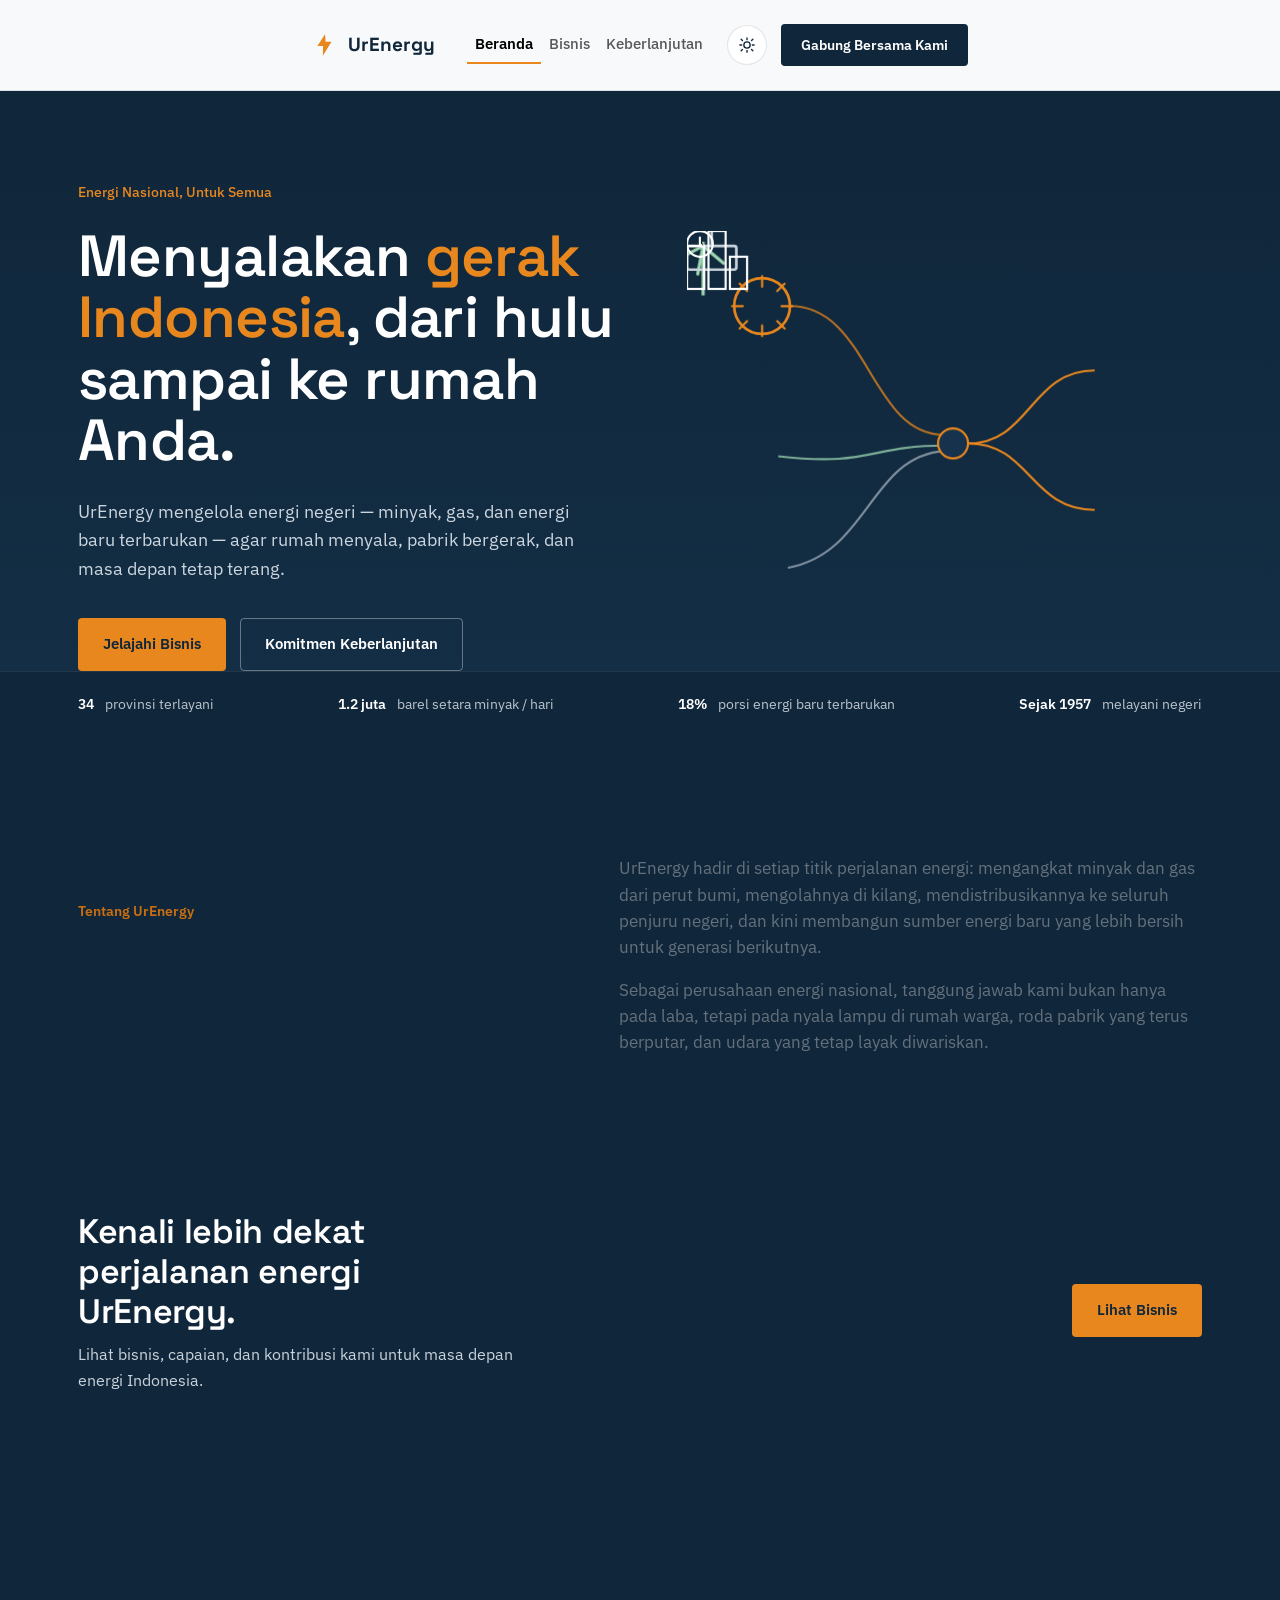
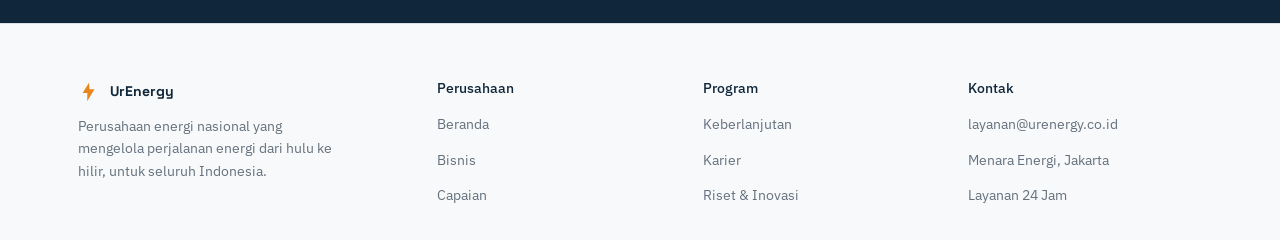
==== commit df32322f: "mengubah semua navbar menjadi memakai bootsrap" ====
--- a/index.html
+++ b/index.html
@@ -7,26 +7,32 @@
 <link rel="preconnect" href="https://fonts.googleapis.com">
 <link rel="preconnect" href="https://fonts.gstatic.com" crossorigin>
 <link href="https://fonts.googleapis.com/css2?family=Space+Grotesk:wght@500;600;700&family=IBM+Plex+Sans:wght@400;500;600&display=swap" rel="stylesheet">
+<link href="https://cdn.jsdelivr.net/npm/bootstrap@5.3.3/dist/css/bootstrap.min.css" rel="stylesheet">
 <link rel="stylesheet" href="styles.css">
 </head>
 <body>
 <a class="skip-link" href="#main">Lewati ke konten utama</a>
-<nav class="nav">
+<nav class="navbar navbar-expand-lg nav">
   <div class="wrap">
-    <a class="brand" href="index.html" aria-label="UrEnergy beranda">
+    <a class="brand navbar-brand" href="index.html" aria-label="UrEnergy beranda">
       <svg viewBox="0 0 24 24" fill="none"><path d="M12 2 5 13h5.2L10 22l8-13h-5.4L12 2Z" fill="#E8871E"/></svg>
       UrEnergy
     </a>
-    <button class="nav-toggle" aria-label="Buka menu" aria-expanded="false" id="navToggle">
+
+    <button class="navbar-toggler nav-toggle" type="button" aria-label="Buka menu" aria-expanded="false" aria-controls="navLinks" data-bs-toggle="collapse" data-bs-target="#navLinks">
       <span></span><span></span><span></span>
     </button>
-    <div class="nav-links" id="navLinks">
-      <a href="index.html" class="active">Beranda</a>
-      <a href="bisnis.html">Bisnis</a>
-      <a href="keberlanjutan.html">Keberlanjutan</a>
+
+    <div class="nav-links collapse navbar-collapse" id="navLinks">
+      <div class="navbar-nav">
+        <a href="index.html" class="nav-link active">Beranda</a>
+        <a href="bisnis.html" class="nav-link">Bisnis</a>
+        <a href="keberlanjutan.html" class="nav-link">Keberlanjutan</a>
+      </div>
     </div>
+
     <div class="nav-right">
-      <button class="theme-toggle" id="themeToggle" aria-label="Ganti mode gelap/terang">
+      <button class="theme-toggle" id="themeToggle" aria-label="Ganti mode gelap/terang" aria-pressed="false">
         <svg class="icon-sun" viewBox="0 0 24 24" fill="none" stroke="currentColor" stroke-width="1.8" stroke-linecap="round"><circle cx="12" cy="12" r="4.2"/><path d="M12 2.5v2.4M12 19.1v2.4M4.2 4.2l1.7 1.7M18.1 18.1l1.7 1.7M2.5 12h2.4M19.1 12h2.4M4.2 19.8l1.7-1.7M18.1 5.9l1.7-1.7"/></svg>
         <svg class="icon-moon" viewBox="0 0 24 24" fill="none" stroke="currentColor" stroke-width="1.8" stroke-linecap="round" stroke-linejoin="round"><path d="M20 14.5A8.5 8.5 0 1 1 9.5 4a6.8 6.8 0 0 0 10.5 10.5Z"/></svg>
       </button>
@@ -143,18 +149,8 @@
     </div>
   </div>
 </footer>
+<script src="https://cdn.jsdelivr.net/npm/bootstrap@5.3.3/dist/js/bootstrap.bundle.min.js"></script>
 <script>
-  const toggle = document.getElementById('navToggle');
-  const links = document.getElementById('navLinks');
-  toggle.addEventListener('click', () => {
-    const open = links.classList.toggle('open');
-    toggle.setAttribute('aria-expanded', open ? 'true' : 'false');
-  });
-  links.querySelectorAll('a').forEach(a => a.addEventListener('click', () => {
-    links.classList.remove('open');
-    toggle.setAttribute('aria-expanded', 'false');
-  }));
-
   // ---- Theme toggle (light / dark) ----
   const THEME_KEY = 'urenergy-theme';
   const root = document.documentElement;
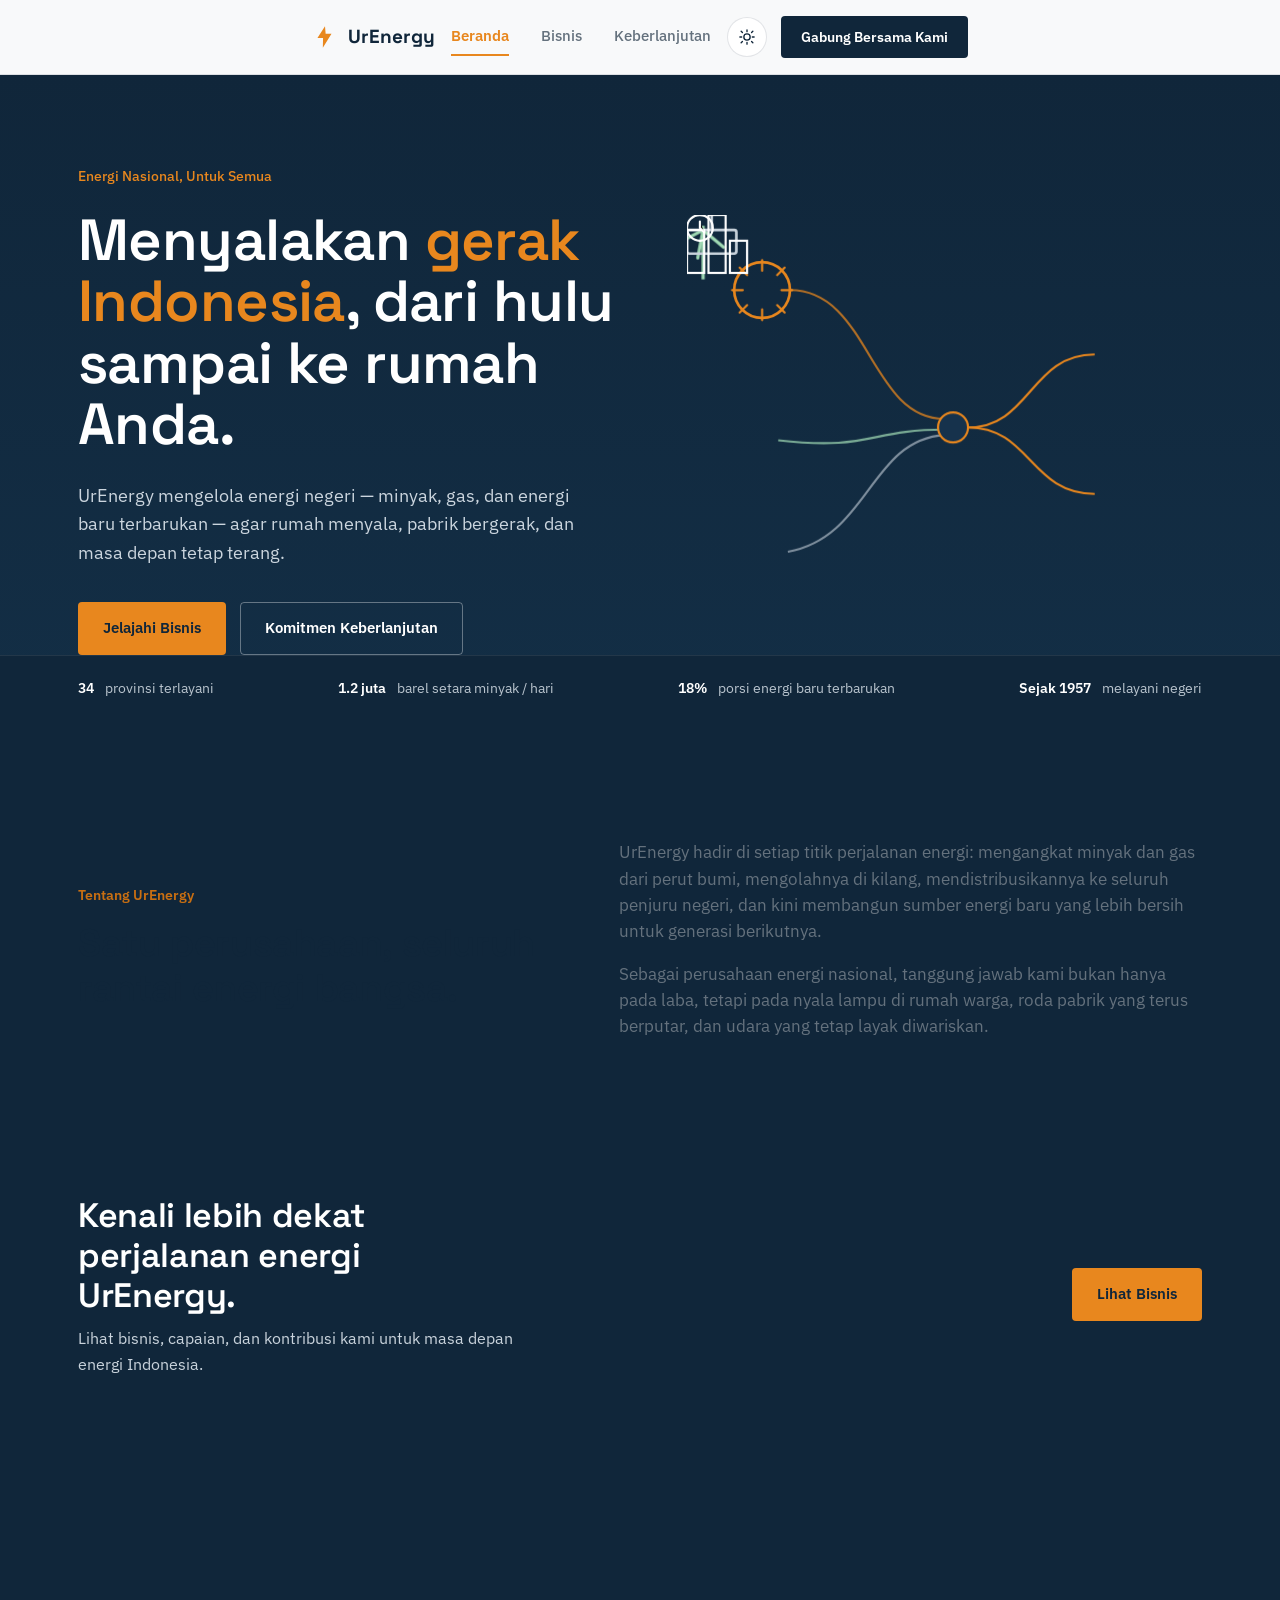
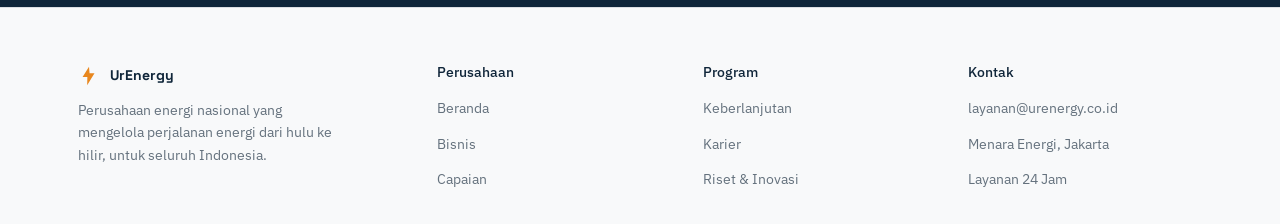
==== commit 3bbcc1fa: "mengubah semua navbar menjadi memakai bootstrap (NGEFIX TABRAKAN SAMA CSS)" ====
--- a/index.html
+++ b/index.html
@@ -12,27 +12,22 @@
 </head>
 <body>
 <a class="skip-link" href="#main">Lewati ke konten utama</a>
-<nav class="navbar navbar-expand-lg nav">
+<nav class="nav navbar navbar-expand-lg">
   <div class="wrap">
-    <a class="brand navbar-brand" href="index.html" aria-label="UrEnergy beranda">
+    <a class="brand" href="index.html" aria-label="UrEnergy beranda">
       <svg viewBox="0 0 24 24" fill="none"><path d="M12 2 5 13h5.2L10 22l8-13h-5.4L12 2Z" fill="#E8871E"/></svg>
       UrEnergy
     </a>
-
-    <button class="navbar-toggler nav-toggle" type="button" aria-label="Buka menu" aria-expanded="false" aria-controls="navLinks" data-bs-toggle="collapse" data-bs-target="#navLinks">
+    <button class="nav-toggle navbar-toggler" type="button" aria-label="Buka menu" aria-expanded="false" aria-controls="navLinks" data-bs-toggle="collapse" data-bs-target="#navLinks">
       <span></span><span></span><span></span>
     </button>
-
     <div class="nav-links collapse navbar-collapse" id="navLinks">
-      <div class="navbar-nav">
-        <a href="index.html" class="nav-link active">Beranda</a>
-        <a href="bisnis.html" class="nav-link">Bisnis</a>
-        <a href="keberlanjutan.html" class="nav-link">Keberlanjutan</a>
-      </div>
+      <a href="index.html" class="active">Beranda</a>
+      <a href="bisnis.html">Bisnis</a>
+      <a href="keberlanjutan.html">Keberlanjutan</a>
     </div>
-
     <div class="nav-right">
-      <button class="theme-toggle" id="themeToggle" aria-label="Ganti mode gelap/terang" aria-pressed="false">
+      <button class="theme-toggle" id="themeToggle" aria-label="Ganti mode gelap/terang">
         <svg class="icon-sun" viewBox="0 0 24 24" fill="none" stroke="currentColor" stroke-width="1.8" stroke-linecap="round"><circle cx="12" cy="12" r="4.2"/><path d="M12 2.5v2.4M12 19.1v2.4M4.2 4.2l1.7 1.7M18.1 18.1l1.7 1.7M2.5 12h2.4M19.1 12h2.4M4.2 19.8l1.7-1.7M18.1 5.9l1.7-1.7"/></svg>
         <svg class="icon-moon" viewBox="0 0 24 24" fill="none" stroke="currentColor" stroke-width="1.8" stroke-linecap="round" stroke-linejoin="round"><path d="M20 14.5A8.5 8.5 0 1 1 9.5 4a6.8 6.8 0 0 0 10.5 10.5Z"/></svg>
       </button>
@@ -149,8 +144,8 @@
     </div>
   </div>
 </footer>
-<script src="https://cdn.jsdelivr.net/npm/bootstrap@5.3.3/dist/js/bootstrap.bundle.min.js"></script>
 <script>
+
   // ---- Theme toggle (light / dark) ----
   const THEME_KEY = 'urenergy-theme';
   const root = document.documentElement;
--- a/styles.css
+++ b/styles.css
@@ -1222,4 +1222,33 @@
   font-size:17px;
 
   margin:18px 0 0;
-}+}
+
+/* Bootstrap navbar integration: Bootstrap handles the collapse, UrEnergy keeps the original look. */
+.nav.navbar { padding-top: 0; padding-bottom: 0; }
+.nav.navbar .navbar-toggler {
+  display: none;
+  border: 0;
+  background: transparent;
+  box-shadow: none;
+  padding: 4px;
+  border-radius: 4px;
+}
+.nav.navbar .navbar-toggler:focus { box-shadow: 0 0 0 .15rem rgba(232,135,30,.2); }
+.nav.navbar .navbar-toggler span {
+  display: block; width: 24px; height: 2px; background: var(--heading); margin: 5px 0;
+}
+.nav.navbar .nav-links a {
+  color: var(--text-soft) !important;
+  text-decoration: none;
+}
+.nav.navbar .nav-links a:hover,
+.nav.navbar .nav-links a:focus-visible,
+.nav.navbar .nav-links a.active {
+  color: var(--amber) !important;
+}
+@media (max-width: 860px) {
+  .nav.navbar .navbar-toggler { display: block; }
+  .nav.navbar .nav-links { display: none; }
+  .nav.navbar .nav-links.show { display: flex; }
+}
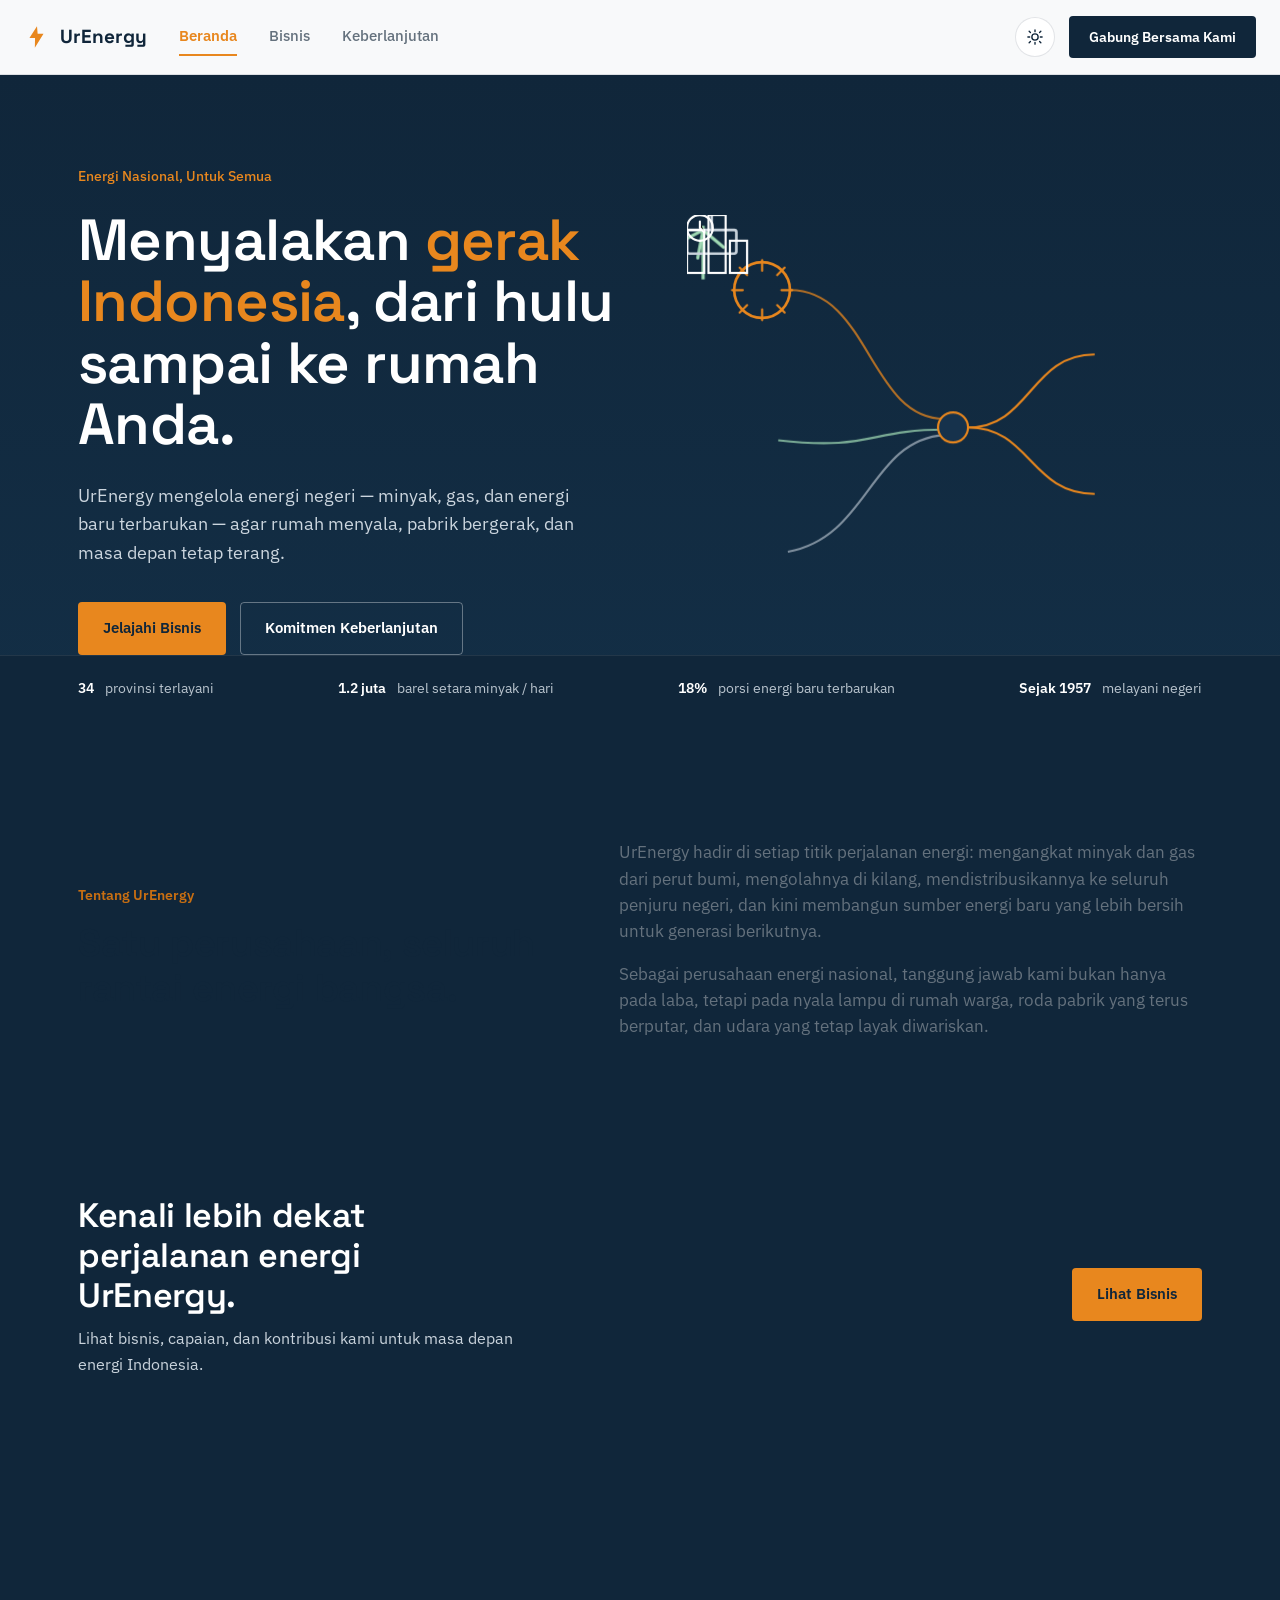
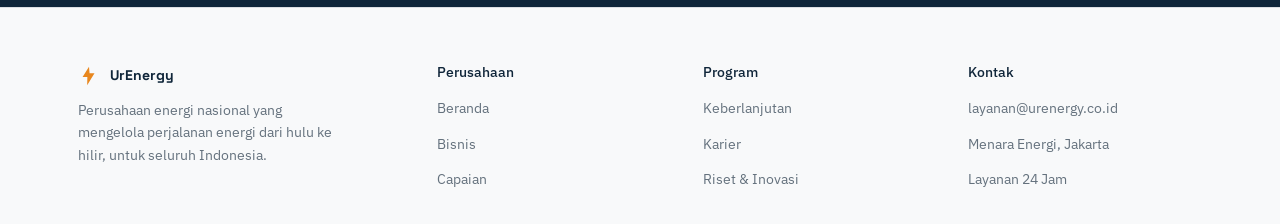
==== commit ecff9bf1: "fixed semua terakhir SEMOGA YA ALLAH TOLONG" ====
--- a/index.html
+++ b/index.html
@@ -145,8 +145,6 @@
   </div>
 </footer>
 <script>
-
-  // ---- Theme toggle (light / dark) ----
   const THEME_KEY = 'urenergy-theme';
   const root = document.documentElement;
   const themeBtn = document.getElementById('themeToggle');
@@ -155,7 +153,7 @@
     try { return localStorage.getItem(THEME_KEY); } catch(e){ return null; }
   }
   function storeTheme(value){
-    try { localStorage.setItem(THEME_KEY, value); } catch(e){ /* ignore, per-viewer convenience only */ }
+    try { localStorage.setItem(THEME_KEY, value); } catch(e){  }
   }
   function applyTheme(theme){
     root.setAttribute('data-theme', theme);
@@ -172,5 +170,26 @@
     storeTheme(next);
   });
 </script>
+
+<script>
+  document.querySelectorAll('.nav-toggle').forEach((toggle) => {
+    const targetId = toggle.getAttribute('aria-controls');
+    const menu = document.getElementById(targetId);
+    if (!menu) return;
+
+    toggle.addEventListener('click', () => {
+      const isOpen = menu.classList.toggle('open');
+      menu.classList.toggle('show', isOpen);
+      toggle.setAttribute('aria-expanded', isOpen ? 'true' : 'false');
+    });
+
+    menu.querySelectorAll('a').forEach((link) => {
+      link.addEventListener('click', () => {
+        menu.classList.remove('open', 'show');
+        toggle.setAttribute('aria-expanded', 'false');
+      });
+    });
+  });
+</script>
 </body>
 </html>
--- a/styles.css
+++ b/styles.css
@@ -1,7 +1,4 @@
 :root{
-  /* =========================
-     WARNA UTAMA
-  ========================= */
   --ink:#10263A;
   --ink-2:#173A56;
 
@@ -10,9 +7,6 @@
 
   --forest:#2C6E49;
 
-  /* =========================
-     LIGHT MODE
-  ========================= */
   --bg:#F8F9FA;
   --bg-alt:#EEF2F4;
 
@@ -33,10 +27,6 @@
 }
 
 
-/* =========================
-   DARK MODE
-========================= */
-
 :root[data-theme="dark"]{
 
   --bg:#0B1622;
@@ -64,10 +54,6 @@
   --white:#FFFFFF;
 }
 
-
-/* =========================
-   RESET
-========================= */
 
 *{
   box-sizing:border-box;
@@ -132,10 +118,6 @@
 }
 
 
-/* =========================
-   NAVBAR
-========================= */
-
 .nav{
   position:sticky;
   top:0;
@@ -154,18 +136,14 @@
 }
 
 .nav .wrap{
+  width:100%;
+  max-width:none;
   display:flex;
   align-items:center;
-  justify-content:space-between;
-
-  padding-top:16px;
-  padding-bottom:16px;
-
-  gap:16px;
-}
-
-
-/* LOGO */
+  justify-content:flex-start;
+  padding:16px 24px;
+  gap:0;
+}
 
 .brand{
   display:flex;
@@ -186,11 +164,13 @@
 }
 
 
-/* NAV LINKS */
-
 .nav-links{
   display:flex;
-
+  flex:0 0 auto;
+  flex-grow:0 !important;
+  flex-basis:auto !important;
+  width:auto !important;
+  margin-left:32px;
   gap:32px;
 
   font-size:15px;
@@ -210,8 +190,6 @@
 }
 
 
-/* HOVER */
-
 .nav-links a:hover,
 .nav-links a:focus-visible{
   color:var(--amber);
@@ -220,8 +198,6 @@
 }
 
 
-/* HALAMAN AKTIF */
-
 .nav-links a.active{
   color:var(--amber);
 
@@ -231,19 +207,13 @@
 }
 
 
-/* NAV RIGHT */
-
 .nav-right{
   display:flex;
   align-items:center;
-
   gap:14px;
-}
-
-
-/* =========================
-   BUTTON GABUNG
-========================= */
+  margin-left:auto;
+}
+
 
 .nav-cta{
   background:var(--ink);
@@ -275,8 +245,6 @@
 }
 
 
-/* DARK NAV CTA */
-
 :root[data-theme="dark"] .nav-cta{
   background:#18344C;
   color:#F4F7F9;
@@ -287,10 +255,6 @@
   color:#10263A;
 }
 
-
-/* =========================
-   THEME SWITCH
-========================= */
 
 .theme-toggle{
   display:inline-flex;
@@ -338,15 +302,11 @@
 }
 
 
-/* DEFAULT = SUN */
-
 .theme-toggle .icon-moon{
   display:none;
 }
 
 
-/* DARK = MOON */
-
 :root[data-theme="dark"] .theme-toggle{
   background:#172B3E;
 
@@ -372,10 +332,6 @@
 }
 
 
-/* =========================
-   MOBILE NAV
-========================= */
-
 .nav-toggle{
   display:none;
 
@@ -402,6 +358,8 @@
 
   .nav-links{
     position:absolute;
+    margin-left:0 !important;
+    flex-basis:auto !important;
 
     top:100%;
     left:0;
@@ -438,6 +396,11 @@
 
   .nav-toggle{
     display:block;
+    margin-left:auto;
+  }
+
+  .nav-right{
+    margin-left:14px;
   }
 
   .nav-cta{
@@ -446,10 +409,6 @@
 
 }
 
-
-/* =========================
-   HERO
-========================= */
 
 .hero{
   background:linear-gradient(
@@ -520,8 +479,6 @@
 }
 
 
-/* BUTTON */
-
 .btn{
   display:inline-flex;
 
@@ -595,10 +552,6 @@
 }
 
 
-/* =========================
-   DIAGRAM ANIMATION
-========================= */
-
 .flow-line{
   stroke-dasharray:340;
 
@@ -682,10 +635,6 @@
 }
 
 
-/* =========================
-   STRIP
-========================= */
-
 .strip{
   background:var(--ink);
 
@@ -723,10 +672,6 @@
 }
 
 
-/* =========================
-   ABOUT
-========================= */
-
 .about .wrap{
   display:grid;
 
@@ -775,10 +720,6 @@
   margin-top:16px;
 }
 
-
-/* =========================
-   BUSINESS LINES
-========================= */
 
 .lines{
   background:var(--bg-alt);
@@ -868,10 +809,6 @@
 }
 
 
-/* =========================
-   STATS
-========================= */
-
 .stats .wrap{
   display:flex;
 
@@ -943,10 +880,6 @@
 }
 
 
-/* =========================
-   SUSTAINABILITY
-========================= */
-
 .sustain{
   background:var(--bg-alt);
   color:var(--text);
@@ -1023,10 +956,6 @@
   color:var(--amber);
 }
 
-/* =========================
-   CTA
-========================= */
-
 .cta-band{
   background:var(--ink);
 
@@ -1063,10 +992,6 @@
   max-width:44ch;
 }
 
-
-/* =========================
-   FOOTER
-========================= */
 
 footer{
   background:var(--bg);
@@ -1154,10 +1079,6 @@
 }
 
 
-/* =========================
-   ACCESSIBILITY
-========================= */
-
 .skip-link{
   position:absolute;
 
@@ -1189,10 +1110,6 @@
   outline-offset:2px;
 }
 
-
-/* =========================
-   PAGE HERO
-========================= */
 
 .page-hero{
   background:linear-gradient(
@@ -1224,7 +1141,6 @@
   margin:18px 0 0;
 }
 
-/* Bootstrap navbar integration: Bootstrap handles the collapse, UrEnergy keeps the original look. */
 .nav.navbar { padding-top: 0; padding-bottom: 0; }
 .nav.navbar .navbar-toggler {
   display: none;
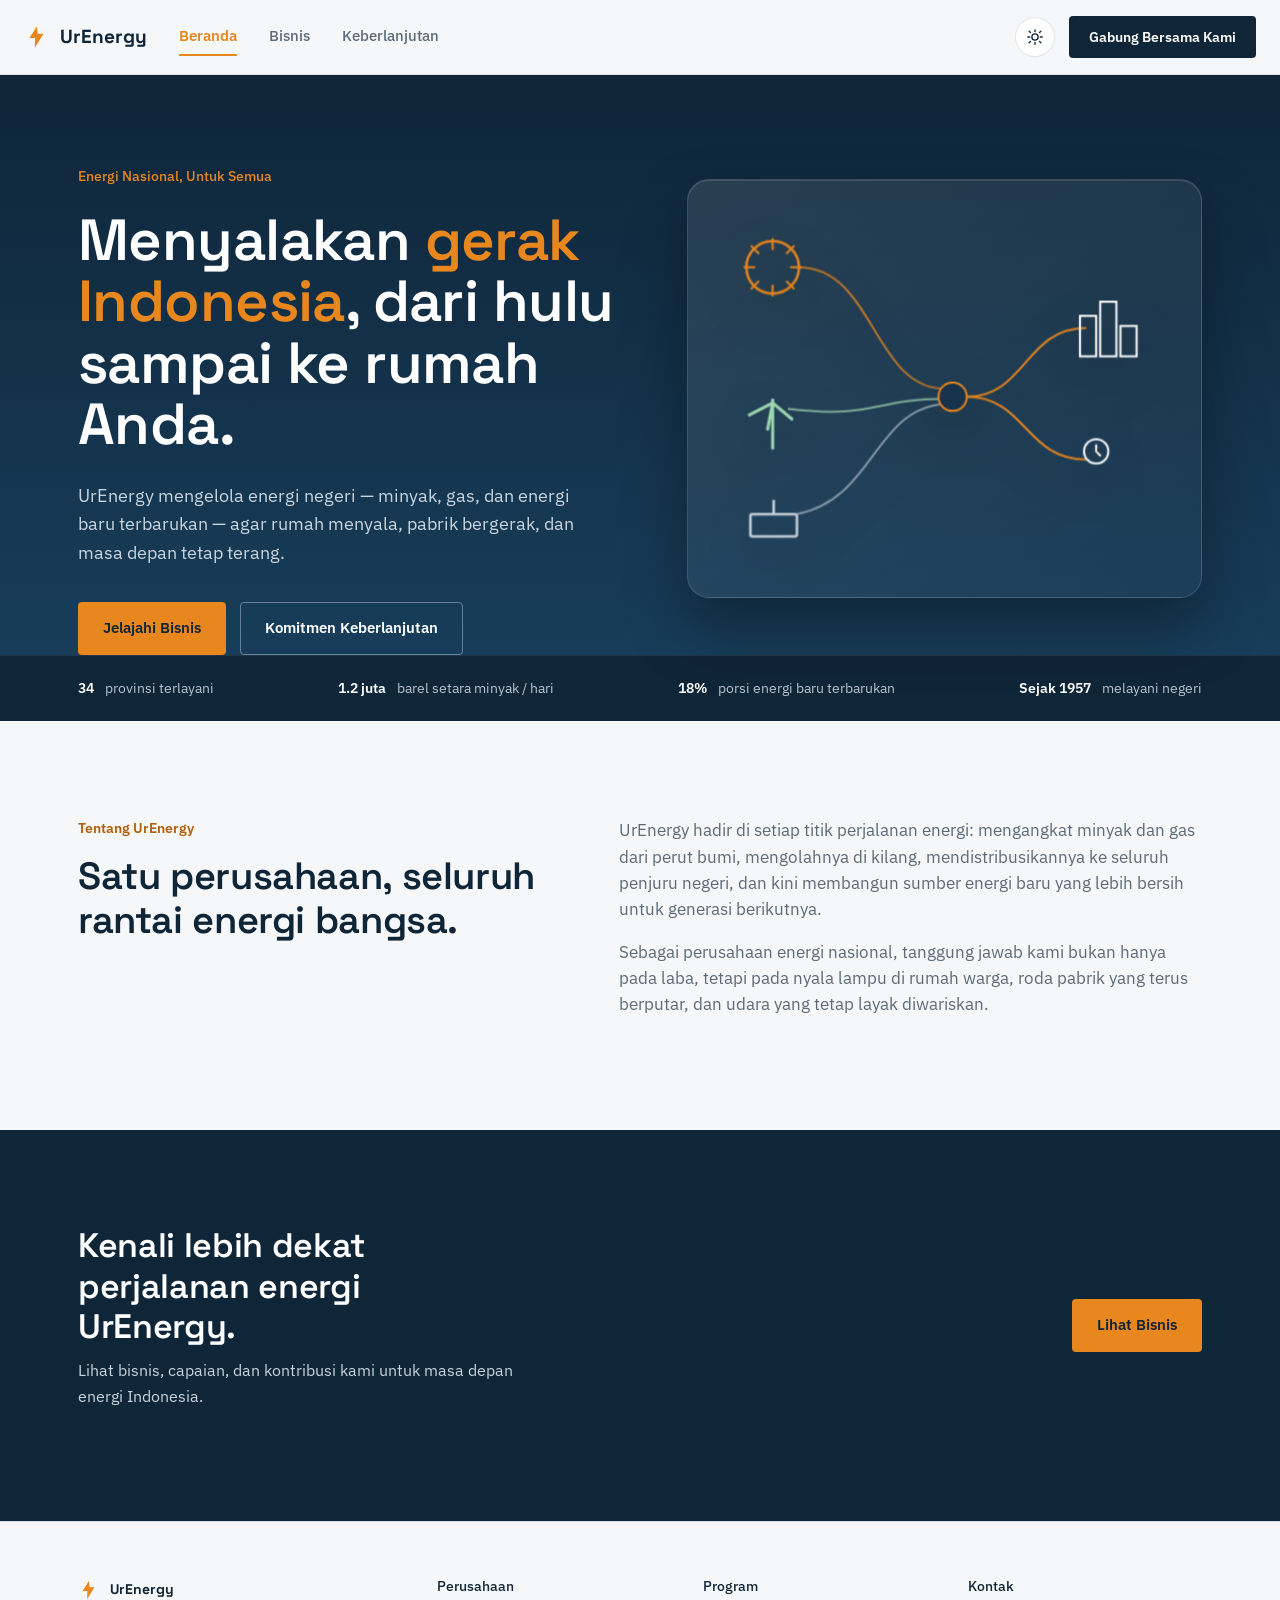
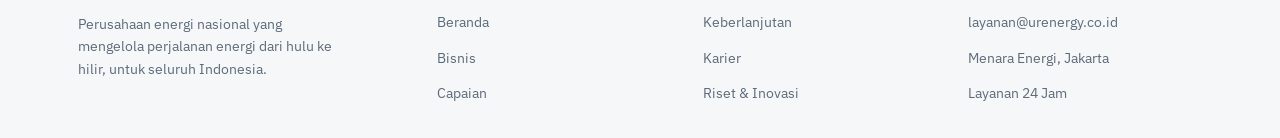
==== commit 31b9638f: "logo gerak + perubahan warna minor" ====
--- a/index.html
+++ b/index.html
@@ -24,14 +24,14 @@
     <div class="nav-links collapse navbar-collapse" id="navLinks">
       <a href="index.html" class="active">Beranda</a>
       <a href="bisnis.html">Bisnis</a>
-      <a href="keberlanjutan.html">Keberlanjutan</a>
+      <a href="keberlanjutan.php">Keberlanjutan</a>
     </div>
     <div class="nav-right">
       <button class="theme-toggle" id="themeToggle" aria-label="Ganti mode gelap/terang">
         <svg class="icon-sun" viewBox="0 0 24 24" fill="none" stroke="currentColor" stroke-width="1.8" stroke-linecap="round"><circle cx="12" cy="12" r="4.2"/><path d="M12 2.5v2.4M12 19.1v2.4M4.2 4.2l1.7 1.7M18.1 18.1l1.7 1.7M2.5 12h2.4M19.1 12h2.4M4.2 19.8l1.7-1.7M18.1 5.9l1.7-1.7"/></svg>
         <svg class="icon-moon" viewBox="0 0 24 24" fill="none" stroke="currentColor" stroke-width="1.8" stroke-linecap="round" stroke-linejoin="round"><path d="M20 14.5A8.5 8.5 0 1 1 9.5 4a6.8 6.8 0 0 0 10.5 10.5Z"/></svg>
       </button>
-      <a class="nav-cta" href="keberlanjutan.html#karier">Gabung Bersama Kami</a>
+      <a class="nav-cta" href="keberlanjutan.php#karier">Gabung Bersama Kami</a>
     </div>
   </div>
 </nav>
@@ -44,7 +44,7 @@
         <p class="lede">UrEnergy mengelola energi negeri — minyak, gas, dan energi baru terbarukan — agar rumah menyala, pabrik bergerak, dan masa depan tetap terang.</p>
         <div class="hero-ctas">
           <a class="btn btn-primary" href="bisnis.html">Jelajahi Bisnis</a>
-          <a class="btn btn-ghost" href="keberlanjutan.html">Komitmen Keberlanjutan</a>
+          <a class="btn btn-ghost" href="keberlanjutan.php">Komitmen Keberlanjutan</a>
         </div>
       </div>
       <div class="hero-fig" aria-hidden="true">
@@ -85,6 +85,8 @@
       <div class="strip-item"><b>1.2 juta</b>&nbsp;barel setara minyak / hari</div>
       <div class="strip-item"><b>18%</b>&nbsp;porsi energi baru terbarukan</div>
       <div class="strip-item"><b>Sejak 1957</b>&nbsp;melayani negeri</div>
+      </div>        
+</header>
     </div><section class="about" id="tentang">
     <div class="wrap">
       <div>
@@ -96,6 +98,7 @@
         <p>Sebagai perusahaan energi nasional, tanggung jawab kami bukan hanya pada laba, tetapi pada nyala lampu di rumah warga, roda pabrik yang terus berputar, dan udara yang tetap layak diwariskan.</p>
       </div>
     </div>
+    </section> 
   
 <section class="cta-band">
   <div class="wrap">
@@ -128,8 +131,8 @@
       <div>
         <h4>Program</h4>
         <ul>
-          <li><a href="keberlanjutan.html">Keberlanjutan</a></li>
-          <li><a href="keberlanjutan.html#karier">Karier</a></li>
+          <li><a href="keberlanjutan.php">Keberlanjutan</a></li>
+          <li><a href="keberlanjutan.php#karier">Karier</a></li>
           <li><a href="#">Riset & Inovasi</a></li>
         </ul>
       </div>
@@ -191,5 +194,7 @@
     });
   });
 </script>
+<script src="Logo3D.js" defer></script>
+</body>
 </body>
 </html>
--- a/styles.css
+++ b/styles.css
@@ -1,59 +1,51 @@
 :root{
-  --ink:#10263A;
-  --ink-2:#173A56;
-
+  color-scheme:light;
+
+  --ink:#0F2538;
+  --ink-2:#18405E;
   --amber:#E8871E;
-  --amber-deep:#C96F12;
-
-  --forest:#2C6E49;
-
-  --bg:#F8F9FA;
-  --bg-alt:#EEF2F4;
-
-  --text:#25313C;
-  --text-soft:#64717D;
-  --heading:#10263A;
-
-  --border:rgba(16,38,58,0.12);
-
-  --nav-bg:rgba(248,249,250,0.94);
+  --amber-deep:#B35E08;
+  --forest:#26663F;
+
+  --bg:#F6F7F9;
+  --bg-alt:#ECEFF3;
   --card-bg:#FFFFFF;
-
-  --kicker:#C96F12;
+  --nav-bg:rgba(246,247,249,0.92);
+
+  --text:#243241;
+  --text-soft:#5C6A79;
+  --heading:#0F2538;
+  --kicker:#B35E08;
+
+  --border:rgba(15,37,56,0.12);
 
   --white:#FFFFFF;
-
   --maxw:1180px;
 }
 
-
 :root[data-theme="dark"]{
-
-  --bg:#0B1622;
-  --bg-alt:#101F2D;
-
-  --text:#E5EBF0;
-  --text-soft:#AAB6C1;
-  --heading:#F3F6F8;
+  color-scheme:dark;
+
+  --ink:#08141F;
+  --ink-2:#0F2B42;
+  --amber:#F2A04A;
+  --amber-deep:#F2A04A;
+  --forest:#52AA7C;
+
+  --bg:#0A1520;
+  --bg-alt:#0F1E2C;
+  --card-bg:#142536;
+  --nav-bg:rgba(10,21,32,0.92);
+
+  --text:#E4EAF0;
+  --text-soft:#A6B3BF;
+  --heading:#F4F7FA;
+  --kicker:#F2A04A;
 
   --border:rgba(255,255,255,0.10);
 
-  --nav-bg:rgba(11,22,34,0.94);
-  --card-bg:#142536;
-
-  --kicker:#F0A052;
-
-  --ink:#091827;
-  --ink-2:#112D45;
-
-  --amber:#F09A3E;
-  --amber-deep:#F0A052;
-
-  --forest:#3D8A61;
-
   --white:#FFFFFF;
 }
-
 
 *{
   box-sizing:border-box;
@@ -117,7 +109,6 @@
 
 }
 
-
 .nav{
   position:sticky;
   top:0;
@@ -162,7 +153,6 @@
   width:26px;
   height:26px;
 }
-
 
 .nav-links{
   display:flex;
@@ -189,7 +179,6 @@
     border-color .18s ease;
 }
 
-
 .nav-links a:hover,
 .nav-links a:focus-visible{
   color:var(--amber);
@@ -197,7 +186,6 @@
   border-color:var(--amber);
 }
 
-
 .nav-links a.active{
   color:var(--amber);
 
@@ -205,7 +193,6 @@
 
   font-weight:600;
 }
-
 
 .nav-right{
   display:flex;
@@ -213,7 +200,6 @@
   gap:14px;
   margin-left:auto;
 }
-
 
 .nav-cta{
   background:var(--ink);
@@ -244,7 +230,6 @@
   transform:translateY(1px);
 }
 
-
 :root[data-theme="dark"] .nav-cta{
   background:#18344C;
   color:#F4F7F9;
@@ -254,7 +239,6 @@
   background:#F09A3E;
   color:#10263A;
 }
-
 
 .theme-toggle{
   display:inline-flex;
@@ -301,12 +285,10 @@
   height:18px;
 }
 
-
 .theme-toggle .icon-moon{
   display:none;
 }
 
-
 :root[data-theme="dark"] .theme-toggle{
   background:#172B3E;
 
@@ -330,7 +312,6 @@
 :root[data-theme="dark"] .theme-toggle .icon-moon{
   display:block;
 }
-
 
 .nav-toggle{
   display:none;
@@ -408,7 +389,6 @@
   }
 
 }
-
 
 .hero{
   background:linear-gradient(
@@ -478,7 +458,6 @@
   flex-wrap:wrap;
 }
 
-
 .btn{
   display:inline-flex;
 
@@ -551,7 +530,6 @@
 
 }
 
-
 .flow-line{
   stroke-dasharray:340;
 
@@ -574,11 +552,9 @@
 
 .flow-node{
   opacity:0;
-
-  transform:scale(.6);
-
+  scale:.6;
+  transform-box:fill-box;
   transform-origin:center;
-
   animation:pop .5s ease forwards;
 }
 
@@ -607,13 +583,10 @@
 }
 
 @keyframes pop{
-
   to{
     opacity:1;
-
-    transform:scale(1);
-  }
-
+    scale:1;
+  }
 }
 
 @media (prefers-reduced-motion:reduce){
@@ -627,13 +600,12 @@
   .flow-node{
     opacity:1;
 
-    transform:scale(1);
+    scale:1;
 
     animation:none;
   }
 
 }
-
 
 .strip{
   background:var(--ink);
@@ -671,7 +643,6 @@
   font-weight:600;
 }
 
-
 .about .wrap{
   display:grid;
 
@@ -719,7 +690,6 @@
 .about-copy p + p{
   margin-top:16px;
 }
-
 
 .lines{
   background:var(--bg-alt);
@@ -808,7 +778,6 @@
   margin:0;
 }
 
-
 .stats .wrap{
   display:flex;
 
@@ -879,7 +848,6 @@
   margin-top:6px;
 }
 
-
 .sustain{
   background:var(--bg-alt);
   color:var(--text);
@@ -992,7 +960,6 @@
   max-width:44ch;
 }
 
-
 footer{
   background:var(--bg);
 
@@ -1078,7 +1045,6 @@
   color:var(--text-soft);
 }
 
-
 .skip-link{
   position:absolute;
 
@@ -1109,7 +1075,6 @@
 
   outline-offset:2px;
 }
-
 
 .page-hero{
   background:linear-gradient(
@@ -1168,3 +1133,369 @@
   .nav.navbar .nav-links { display: none; }
   .nav.navbar .nav-links.show { display: flex; }
 }
+
+.lowongan-list{
+  background:var(--bg-alt);
+  transition:background-color .25s ease;
+}
+.lowongan-list .wrap{
+  max-width:var(--maxw);
+  margin:0 auto;
+  padding:0 28px;
+}
+
+.lowongan-head{
+  max-width:620px;
+  margin-bottom:48px;
+}
+.lowongan-head h2{
+  font-size:clamp(26px,3.4vw,38px);
+  line-height:1.18;
+  color:var(--heading);
+}
+.lowongan-head p:last-child{
+  max-width:62ch;
+  margin:16px 0 0;
+  font-size:16.5px;
+  color:var(--text-soft);
+}
+
+.lowongan-grid{
+  display:grid;
+  grid-template-columns:repeat(3,1fr);
+  gap:24px;
+}
+
+.lowongan-list > .lowongan-grid{
+  max-width:var(--maxw);
+  margin:0 auto;
+  padding:0 28px;
+}
+@media (max-width:960px){
+  .lowongan-grid{ grid-template-columns:repeat(2,1fr); }
+}
+@media (max-width:620px){
+  .lowongan-grid{ grid-template-columns:1fr; gap:16px; }
+}
+
+.lowongan-card{
+  display:flex;
+  flex-direction:column;
+  gap:10px;
+  padding:30px 28px;
+  background:var(--card-bg);
+  border:1px solid var(--border);
+  border-radius:18px;
+  color:var(--text);
+  box-shadow:0 1px 2px rgba(16,38,58,.04);
+  transition:
+    border-color .2s ease,
+    background-color .25s ease,
+    transform .2s ease,
+    box-shadow .2s ease;
+}
+a.lowongan-card{
+  text-decoration:none;
+  cursor:pointer;
+}
+a.lowongan-card:hover{
+  border-color:var(--amber);
+  transform:translateY(-3px);
+  box-shadow:0 14px 30px rgba(16,38,58,.10);
+}
+:root[data-theme="dark"] a.lowongan-card:hover{
+  box-shadow:0 14px 30px rgba(0,0,0,.40);
+}
+a.lowongan-card:focus-visible{
+  outline:2px solid var(--amber);
+  outline-offset:2px;
+}
+
+.lowongan-divisi{
+  font-size:14px;
+  font-weight:600;
+  color:var(--kicker);
+}
+.lowongan-card h3{
+  margin:0;
+  font-size:20px;
+  line-height:1.3;
+  color:var(--heading);
+  transition:color .18s ease;
+}
+a.lowongan-card:hover h3{ color:var(--amber); }
+
+.lowongan-lokasi{
+  display:flex;
+  align-items:center;
+  gap:8px;
+  margin:0 0 14px;
+  font-size:15px;
+  color:var(--text-soft);
+}
+.lowongan-lokasi svg{
+  width:18px;
+  height:18px;
+  flex:none;
+  color:var(--forest);
+}
+
+.lowongan-foot{
+  display:flex;
+  justify-content:space-between;
+  align-items:center;
+  gap:12px;
+  margin-top:auto;
+  padding-top:18px;
+  border-top:1px solid var(--border);
+}
+
+.lowongan-status{
+  display:inline-flex;
+  align-items:center;
+  gap:8px;
+  font-size:14px;
+  font-weight:600;
+  white-space:nowrap;
+}
+.lowongan-status::before{
+  content:"";
+  width:8px;
+  height:8px;
+  border-radius:50%;
+  background:currentColor;
+}
+.lowongan-status.buka{ color:var(--forest); }
+.lowongan-status.penuh{ color:var(--text-soft); }
+
+.lowongan-arrow,
+.lowongan-more{
+  font-size:14px;
+  font-weight:600;
+  color:var(--amber-deep);
+  transition:transform .2s ease, color .2s ease;
+}
+a.lowongan-card:hover .lowongan-arrow{ transform:translateX(3px); }
+a.lowongan-card:hover .lowongan-more{ color:var(--amber); }
+
+.lowongan-card.is-full{
+  background:transparent;
+  box-shadow:none;
+  pointer-events:none;
+  cursor:default;
+}
+.lowongan-card.is-full h3,
+.lowongan-card.is-full .lowongan-divisi{ color:var(--text-soft); }
+.lowongan-card.is-full .lowongan-lokasi svg{ color:var(--text-soft); }
+
+.lowongan-top{
+  display:flex;
+  justify-content:space-between;
+  align-items:center;
+  gap:10px;
+}
+.lowongan-desc{
+  margin:0;
+  font-size:15px;
+  line-height:1.55;
+  color:var(--text-soft);
+  display:-webkit-box;
+  -webkit-line-clamp:3;
+  -webkit-box-orient:vertical;
+  overflow:hidden;
+}
+.lowongan-more{ margin-top:auto; }
+
+.btn-full{
+  align-self:flex-start;
+  display:inline-flex;
+  padding:10px 18px;
+  border-radius:10px;
+  font-size:14px;
+  font-weight:600;
+  background:var(--bg-alt);
+  color:var(--text-soft);
+  border:1px solid var(--border);
+  cursor:not-allowed;
+}
+
+.btn-outline{
+  border-color:rgba(255,255,255,.35);
+  color:var(--white);
+  background:transparent;
+}
+.btn-outline:hover{
+  border-color:var(--amber);
+  color:var(--amber);
+}
+
+.lamar-page{ padding:56px 0 96px; }
+
+.lamar-back{
+  display:inline-block;
+  margin-bottom:20px;
+  font-size:14px;
+  font-weight:500;
+  color:var(--text-soft);
+  transition:color .18s ease;
+}
+.lamar-back:hover{ color:var(--amber); }
+
+.lamar-layout{
+  display:grid;
+  grid-template-columns:1.2fr .8fr;
+  gap:24px;
+  align-items:start;
+}
+@media (max-width:860px){
+  .lamar-layout{ grid-template-columns:1fr; }
+}
+
+.lamar-card{
+  background:var(--card-bg);
+  border:1px solid var(--border);
+  border-radius:18px;
+  box-shadow:0 1px 2px rgba(16,38,58,.04);
+  padding:36px 32px;
+}
+.lamar-card h2{
+  font-size:clamp(24px,3vw,32px);
+  line-height:1.2;
+  color:var(--heading);
+  margin-bottom:6px;
+}
+.lamar-card h3{
+  font-size:17px;
+  color:var(--heading);
+  margin:30px 0 12px;
+}
+.lamar-sub,
+.lamar-text{
+  margin:0;
+  font-size:15.5px;
+  color:var(--text-soft);
+}
+
+.syarat{
+  list-style:none;
+  margin:0;
+  padding:0;
+  display:flex;
+  flex-direction:column;
+  gap:12px;
+}
+.syarat li{
+  position:relative;
+  padding-left:22px;
+  font-size:15.5px;
+  color:var(--text);
+}
+.syarat li::before{
+  content:"";
+  position:absolute;
+  left:0;
+  top:.55em;
+  width:8px;
+  height:8px;
+  background:var(--amber);
+}
+
+.lamar-form{
+  background:linear-gradient(180deg,var(--ink) 0%,var(--ink-2) 100%);
+  border-color:var(--ink);
+  color:var(--white);
+}
+.lamar-form h3{
+  margin:0 0 20px;
+  color:var(--white);
+}
+@media (min-width:861px){
+  .lamar-form{ position:sticky; top:88px; }
+}
+
+.lamar-form .form-control{
+  background:rgba(255,255,255,.07);
+  color:var(--white);
+  border:1px solid rgba(255,255,255,.2);
+  border-radius:10px;
+  padding:12px 14px;
+  font-size:15px;
+}
+.lamar-form .form-control::placeholder{
+  color:#9FB0BF;
+  opacity:1;
+}
+.lamar-form .form-control:focus{
+  background:rgba(255,255,255,.1);
+  color:var(--white);
+  border-color:var(--amber);
+  box-shadow:0 0 0 .15rem rgba(232,135,30,.25);
+}
+
+.lamar-ok{
+  margin-bottom:18px;
+  padding:12px 14px;
+  border-radius:10px;
+  font-size:15px;
+  background:rgba(127,209,160,.14);
+  border:1px solid rgba(127,209,160,.4);
+  color:#9FE0B8;
+}
+.lamar-actions{
+  display:flex;
+  gap:12px;
+  flex-wrap:wrap;
+  margin-top:6px;
+}
+
+.about,
+.stats{
+  background:var(--bg);
+  color:var(--text);
+  transition:background-color .25s ease, color .25s ease;
+}
+.lines,
+.sustain,
+.lowongan-list{
+  background:var(--bg-alt);
+  color:var(--text);
+}
+::selection{
+  background:var(--amber);
+  color:var(--ink);
+}
+
+.hero-fig{
+  position:relative;
+  padding:28px;
+  margin-bottom:40px;
+  transform:perspective(1100px) rotateX(var(--rx,0deg)) rotateY(var(--ry,0deg));
+  transform-style:preserve-3d;
+  will-change:transform;
+  animation:heroFloat 7s ease-in-out infinite;
+}
+
+.hero-fig::before{
+  content:"";
+  position:absolute;
+  inset:0;
+  border-radius:22px;
+  background:linear-gradient(145deg,rgba(255,255,255,.10),rgba(255,255,255,.02));
+  border:1px solid rgba(255,255,255,.14);
+  box-shadow:0 30px 60px rgba(0,0,0,.35),inset 0 1px 0 rgba(255,255,255,.12);
+}
+
+.hero-fig svg{
+  position:relative;
+  transform:translateZ(60px);
+  filter:drop-shadow(0 18px 22px rgba(0,0,0,.35));
+}
+
+@keyframes heroFloat{
+  0%,100%{ translate:0 0; }
+  50%{ translate:0 -10px; }
+}
+
+@media (prefers-reduced-motion:reduce){
+  .hero-fig{ animation:none; }
+}
